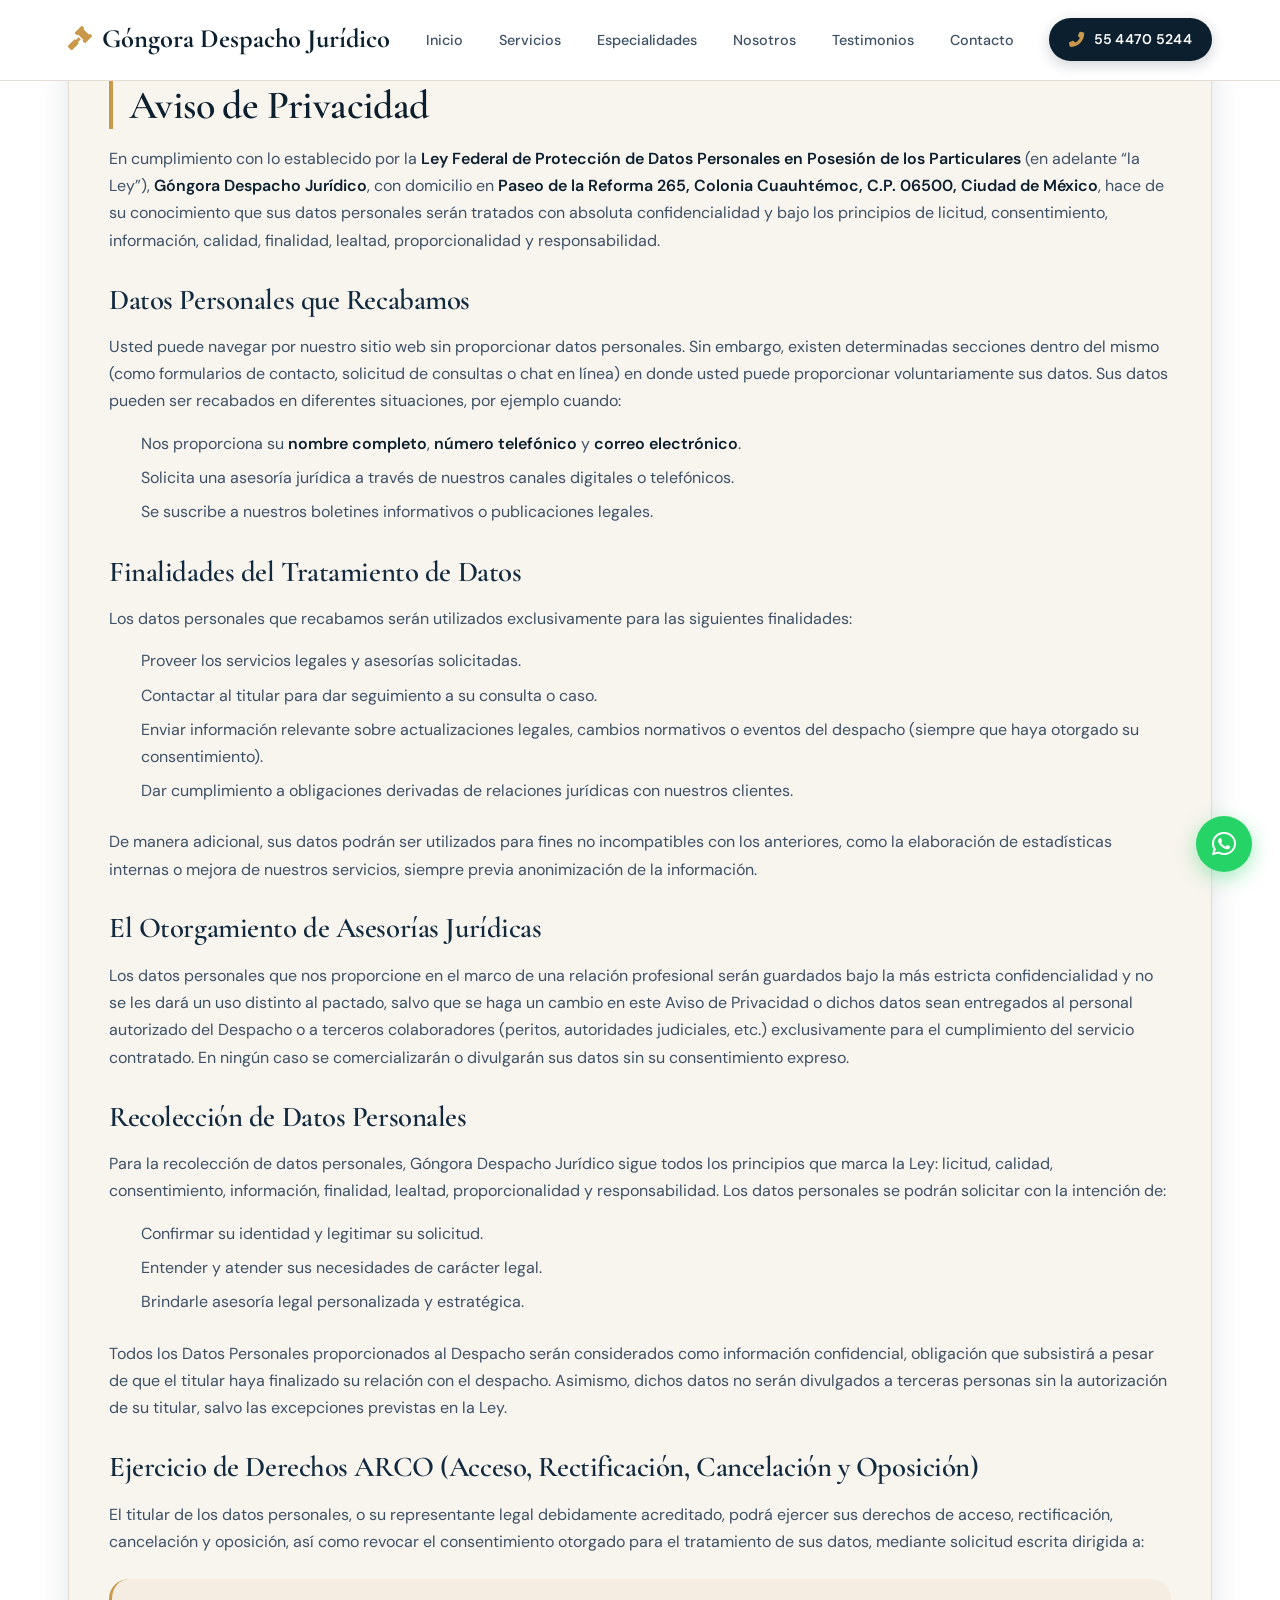
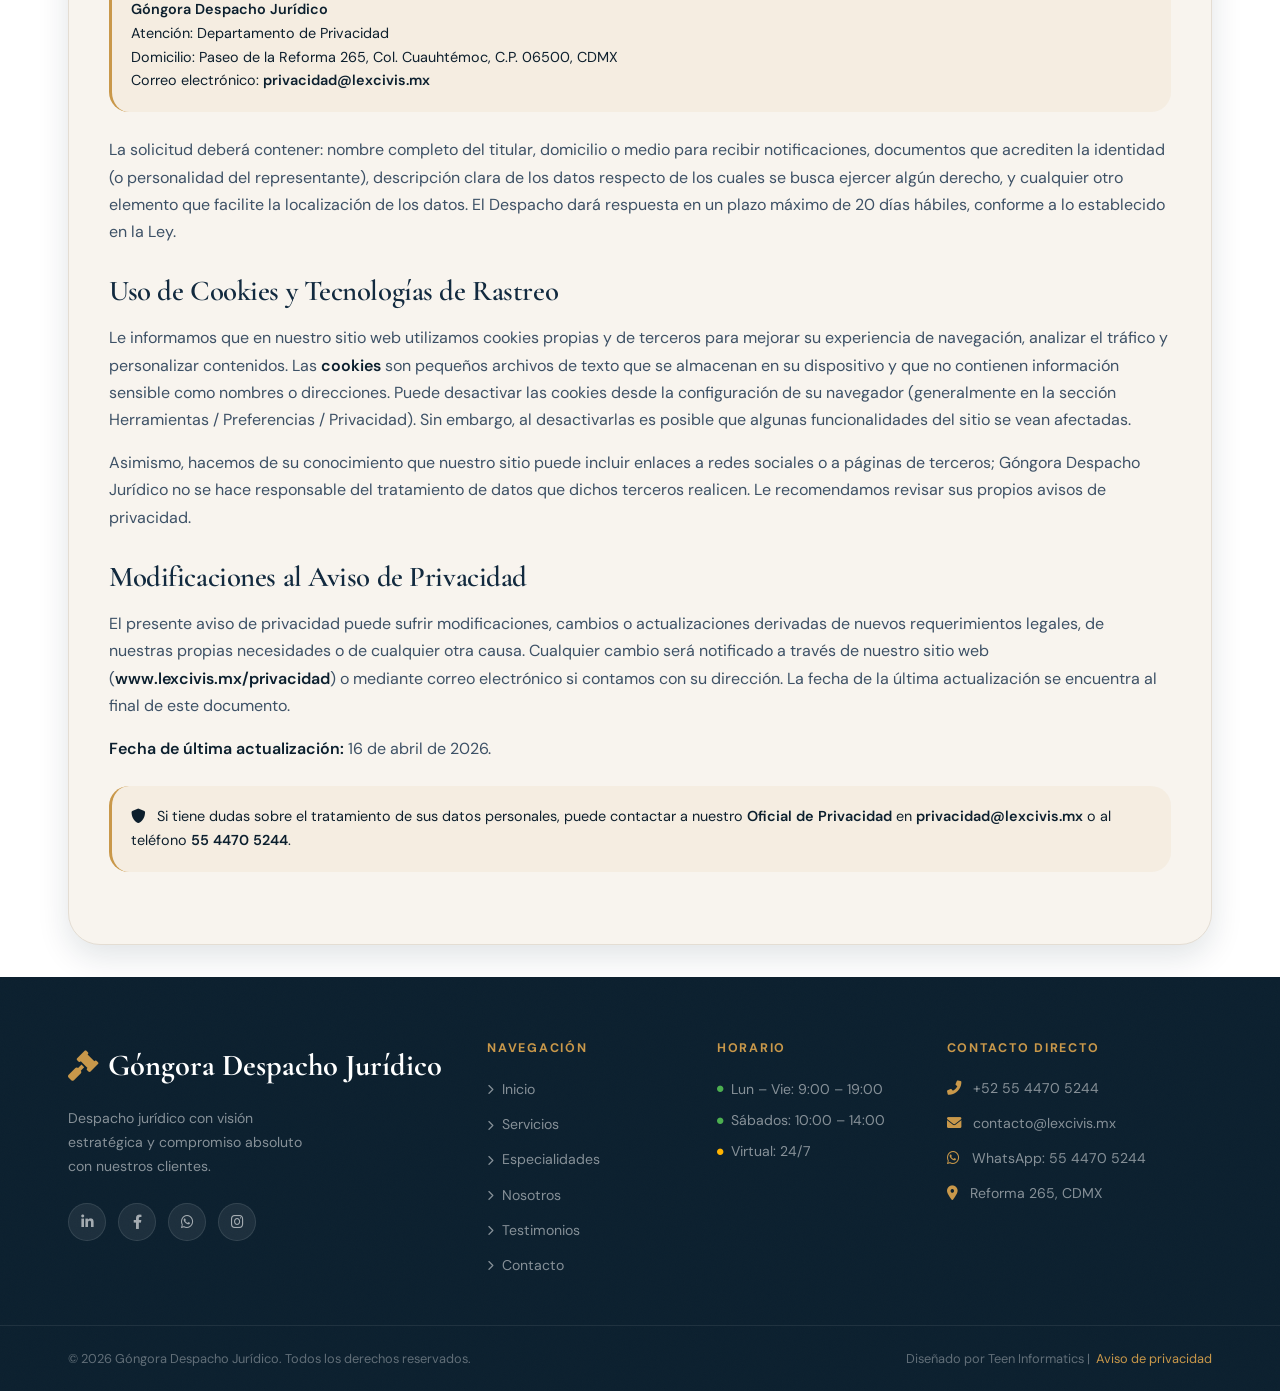
==== privacidad.html @ 72cdb52b "Nuevo archivo de privacidad" ====
<!DOCTYPE html>
<html lang="es">
<head>
  <meta charset="UTF-8">
  <meta name="viewport" content="width=device-width, initial-scale=1.0, viewport-fit=cover">
  <meta name="description" content="Aviso de privacidad de Góngora Despacho Jurídico. Conoce cómo tratamos y protegemos tus datos personales.">
  <meta name="robots" content="noindex, follow">
  <title>Aviso de Privacidad | Góngora Despacho Jurídico</title>

  <!-- Preconnect -->
  <link rel="preconnect" href="https://fonts.googleapis.com">
  <link rel="preconnect" href="https://fonts.gstatic.com" crossorigin>

  <!-- Fonts -->
  <link href="https://fonts.googleapis.com/css2?family=Cormorant+Garamond:ital,wght@0,500;0,600;0,700;1,500&family=DM+Sans:ital,opsz,wght@0,9..40,400;0,9..40,500;0,9..40,600;0,9..40,700;1,9..40,400&display=swap" rel="stylesheet">
  <link rel="stylesheet" href="https://cdnjs.cloudflare.com/ajax/libs/font-awesome/6.0.0-beta3/css/all.min.css" media="print" onload="this.media='all'">
  <noscript><link rel="stylesheet" href="https://cdnjs.cloudflare.com/ajax/libs/font-awesome/6.0.0-beta3/css/all.min.css"></noscript>

  <style>
    /* ============================================================
       TODOS LOS ESTILOS ORIGINALES (se mantienen exactamente igual)
       ============================================================ */
    :root {
      --navy:        #0b1f2e;
      --navy-mid:    #122a3f;
      --navy-light:  #1c3f59;
      --gold:        #c9984a;
      --gold-light:  #e0b870;
      --gold-dark:   #a87a32;
      --cream:       #f8f4ee;
      --white:       #ffffff;
      --text-dark:   #0d1f2d;
      --text-mid:    #3d5166;
      --text-light:  #7a9ab5;
      --border:      #e4ddd3;
      --shadow-sm:   0 4px 14px rgba(11,31,46,.07);
      --shadow-md:   0 12px 32px rgba(11,31,46,.12);
      --shadow-lg:   0 24px 56px rgba(11,31,46,.18);
      --radius-sm:   10px;
      --radius-md:   20px;
      --radius-lg:   32px;
      --transition:  .35s cubic-bezier(.4,0,.2,1);
    }

    *, *::before, *::after { margin:0; padding:0; box-sizing:border-box; }
    html { scroll-behavior:smooth; font-size:16px; }
    body {
      font-family: 'DM Sans', sans-serif;
      background: var(--white);
      color: var(--text-dark);
      line-height: 1.65;
      overflow-x: hidden;
    }
    h1,h2,h3,h4 {
      font-family: 'Cormorant Garamond', serif;
      font-weight: 600;
      letter-spacing: -.015em;
      line-height: 1.2;
    }
    img { display:block; max-width:100%; }
    a  { text-decoration:none; color:inherit; }
    ul { list-style:none; }
    button { font-family:inherit; cursor:pointer; }

    .container {
      max-width: 1200px;
      margin: 0 auto;
      padding: 0 28px;
    }
    .section { padding: 90px 0; }

    /* ---------- LOADER ---------- */
    #page-loader {
      position: fixed;
      inset: 0;
      z-index: 9999;
      background: var(--navy);
      display: flex;
      flex-direction: column;
      align-items: center;
      justify-content: center;
      gap: 24px;
      transition: opacity .6s ease, visibility .6s ease;
    }
    #page-loader.hidden {
      opacity: 0;
      visibility: hidden;
      pointer-events: none;
    }
    .loader-logo {
      font-family: 'Cormorant Garamond', serif;
      font-size: 2.8rem;
      font-weight: 700;
      color: var(--white);
      letter-spacing: .05em;
      text-align: center;
      opacity: 0;
      animation: loaderFade .5s .1s forwards;
    }
    .loader-logo span { color: var(--gold); }
    .loader-bar-wrap {
      width: 180px;
      height: 2px;
      background: rgba(255,255,255,.15);
      border-radius: 2px;
      overflow: hidden;
      opacity: 0;
      animation: loaderFade .5s .25s forwards;
    }
    .loader-bar {
      height: 100%;
      background: linear-gradient(90deg, var(--gold-dark), var(--gold-light));
      border-radius: 2px;
      animation: loaderProgress 1s .3s ease-out forwards;
    }
    @keyframes loaderFade { to { opacity:1; } }
    @keyframes loaderProgress { from { width:0; } to { width:100%; } }

    /* ---------- TYPOGRAPHY HELPERS ---------- */
    .section-tag {
      display: inline-block;
      font-family: 'DM Sans', sans-serif;
      font-size: .78rem;
      font-weight: 600;
      text-transform: uppercase;
      letter-spacing: .18em;
      color: var(--gold);
      margin-bottom: 14px;
    }
    .section-header {
      text-align: center;
      margin-bottom: 56px;
    }
    .section-header h2 {
      font-size: clamp(2rem, 4vw, 2.8rem);
      color: var(--navy);
    }
    .divider {
      width: 48px;
      height: 2px;
      background: linear-gradient(90deg, var(--gold), var(--gold-light));
      margin: 20px auto 22px;
      border-radius: 2px;
    }

    /* ---------- BUTTONS ---------- */
    .btn {
      display: inline-flex;
      align-items: center;
      gap: 10px;
      padding: 14px 34px;
      border-radius: 50px;
      font-family: 'DM Sans', sans-serif;
      font-size: .95rem;
      font-weight: 600;
      border: 2px solid transparent;
      transition: var(--transition);
      cursor: pointer;
      letter-spacing: .02em;
    }
    .btn-primary {
      background: linear-gradient(135deg, var(--gold-dark) 0%, var(--gold) 50%, var(--gold-light) 100%);
      color: var(--navy);
      box-shadow: 0 8px 24px rgba(201,152,74,.4);
      position: relative;
      overflow: hidden;
      padding: 16px 42px;
      font-size: 1rem;
      font-weight: 700;
    }
    .btn-primary::before {
      content: '';
      position: absolute;
      top: 0;
      left: -100%;
      width: 100%;
      height: 100%;
      background: linear-gradient(90deg, transparent, rgba(255,255,255,.3), transparent);
      transition: left 0.5s ease;
    }
    .btn-primary:hover {
      transform: translateY(-4px);
      box-shadow: 0 16px 32px rgba(201,152,74,.5);
    }
    .btn-primary:hover::before { left: 100%; }
    .btn-outline {
      background: transparent;
      border-color: var(--navy);
      color: var(--navy);
    }
    .btn-outline:hover {
      background: var(--navy);
      color: var(--white);
      transform: translateY(-2px);
    }
    .btn-full { width:100%; justify-content:center; }
    .btn-gold-sm {
      display: inline-flex;
      align-items: center;
      gap: 6px;
      margin-top: 14px;
      color: var(--gold);
      font-weight: 600;
      font-size: .88rem;
      transition: gap var(--transition);
    }
    .btn-gold-sm:hover { gap: 12px; }

    /* ---------- NAVBAR (idéntica) ---------- */
    .navbar {
      position: fixed;
      top: 0;
      width: 100%;
      z-index: 1000;
      padding: 18px 0;
      background: rgba(255,255,255,.97);
      backdrop-filter: blur(12px);
      -webkit-backdrop-filter: blur(12px);
      box-shadow: 0 1px 0 var(--border);
      transition: padding var(--transition), box-shadow var(--transition);
    }
    .navbar.scrolled {
      padding: 12px 0;
      box-shadow: var(--shadow-sm);
    }
    .nav-container {
      display: flex;
      align-items: center;
      gap: 32px;
    }
    .logo {
      display: flex;
      align-items: center;
      gap: 10px;
      font-family: 'Cormorant Garamond', serif;
      font-size: 1.65rem;
      font-weight: 700;
      color: var(--navy);
      flex-shrink: 0;
    }
    .logo-icon { color: var(--gold); font-size: 1.5rem; }
    .nav-menu { flex:1; }
    .nav-links {
      display: flex;
      align-items: center;
      justify-content: center;
      gap: 36px;
    }
    .nav-link {
      font-size: .9rem;
      font-weight: 500;
      color: var(--text-mid);
      position: relative;
      padding-bottom: 4px;
      transition: color var(--transition);
    }
    .nav-link::after {
      content: '';
      position: absolute;
      bottom: 0;
      left: 0;
      width: 0;
      height: 2px;
      background: var(--gold);
      border-radius: 2px;
      transition: width var(--transition);
    }
    .nav-link:hover { color: var(--navy); }
    .nav-link:hover::after { width: 100%; }
    .nav-phone { margin-left: auto; flex-shrink:0; }
    .phone-link {
      display: flex;
      align-items: center;
      gap: 9px;
      background: var(--navy);
      color: var(--white);
      padding: 10px 20px;
      border-radius: 50px;
      font-size: .88rem;
      font-weight: 600;
      letter-spacing: .02em;
      transition: var(--transition);
      box-shadow: 0 4px 14px rgba(11,31,46,.2);
    }
    .phone-link i { color: var(--gold); font-size: .95rem; }
    .phone-link:hover {
      background: var(--gold);
      color: var(--navy);
      transform: translateY(-2px);
      box-shadow: 0 8px 22px rgba(201,152,74,.35);
    }
    .phone-link:hover i { color: var(--navy); }
    .hamburger {
      display: none;
      flex-direction: column;
      justify-content: center;
      gap: 5px;
      width: 40px;
      height: 40px;
      background: var(--cream);
      border: none;
      border-radius: var(--radius-sm);
      padding: 8px;
      cursor: pointer;
    }
    .hamburger span {
      display: block;
      width: 100%;
      height: 2px;
      background: var(--navy);
      border-radius: 2px;
      transition: var(--transition);
      transform-origin: center;
    }
    .hamburger.open span:nth-child(1) { transform: translateY(7px) rotate(45deg); }
    .hamburger.open span:nth-child(2) { opacity:0; transform: scaleX(0); }
    .hamburger.open span:nth-child(3) { transform: translateY(-7px) rotate(-45deg); }

    /* ---------- AVISO DE PRIVACIDAD (ESTILOS ADICIONALES) ---------- */
    .aviso-content {
      background: var(--white);
      padding: 2rem 0;
    }
    .aviso-card {
      background: var(--cream);
      border-radius: var(--radius-lg);
      padding: 3rem 2.5rem;
      box-shadow: var(--shadow-md);
      border: 1px solid var(--border);
    }
    .aviso-card h1 {
      font-size: 2.5rem;
      color: var(--navy);
      margin-bottom: 1rem;
      border-left: 4px solid var(--gold);
      padding-left: 1rem;
    }
    .aviso-card h2 {
      font-size: 1.8rem;
      margin: 1.8rem 0 1rem;
      color: var(--navy-mid);
    }
    .aviso-card h3 {
      font-size: 1.4rem;
      margin: 1.5rem 0 0.8rem;
      color: var(--navy-light);
    }
    .aviso-card p {
      margin-bottom: 1rem;
      color: var(--text-mid);
      line-height: 1.7;
    }
    .aviso-card ul, .aviso-card ol {
      margin: 1rem 0 1.5rem 2rem;
      color: var(--text-mid);
    }
    .aviso-card li {
      margin-bottom: 0.5rem;
    }
    .aviso-card strong {
      color: var(--navy);
      font-weight: 600;
    }
    .aviso-card .legal-note {
      background: rgba(201,152,74,.08);
      padding: 1.2rem;
      border-radius: var(--radius-md);
      margin: 1.5rem 0;
      border-left: 3px solid var(--gold);
      font-size: 0.9rem;
    }
    @media (max-width: 768px) {
      .aviso-card { padding: 1.8rem; }
      .aviso-card h1 { font-size: 1.8rem; }
      .aviso-card h2 { font-size: 1.5rem; }
    }

    /* ---------- FOOTER (idéntico) ---------- */
    .footer {
      background: var(--navy);
      position: relative;
      overflow: hidden;
    }
    .footer-noise {
      position: absolute;
      inset: 0;
      background-image: url("data:image/svg+xml,%3Csvg viewBox='0 0 256 256' xmlns='http://www.w3.org/2000/svg'%3E%3Cfilter id='n'%3E%3CfeTurbulence type='fractalNoise' baseFrequency='.9' numOctaves='4' stitchTiles='stitch'/%3E%3C/filter%3E%3Crect width='100%25' height='100%25' filter='url(%23n)' opacity='.04'/%3E%3C/svg%3E");
      background-size: 200px;
      pointer-events: none;
      opacity: .5;
    }
    .footer-top {
      padding: 64px 0 48px;
      border-bottom: 1px solid rgba(255,255,255,.08);
      position: relative;
      z-index: 1;
    }
    .footer-grid {
      display: grid;
      grid-template-columns: 2fr 1fr 1fr 1.4fr;
      gap: 40px;
    }
    .footer-logo-mark {
      font-family: 'Cormorant Garamond', serif;
      font-size: 1.9rem;
      font-weight: 700;
      color: var(--white);
      display: flex;
      align-items: center;
      gap: 10px;
      margin-bottom: 16px;
    }
    .footer-logo-mark i { color: var(--gold); }
    .footer-brand p {
      font-size: .88rem;
      color: rgba(255,255,255,.5);
      line-height: 1.7;
      max-width: 260px;
      margin-bottom: 24px;
    }
    .social-icons {
      display: flex;
      gap: 12px;
    }
    .social-icons a {
      width: 38px;
      height: 38px;
      border-radius: 50%;
      background: rgba(255,255,255,.07);
      border: 1px solid rgba(255,255,255,.1);
      display: flex;
      align-items: center;
      justify-content: center;
      color: rgba(255,255,255,.6);
      font-size: .9rem;
      transition: var(--transition);
    }
    .social-icons a:hover {
      background: var(--gold);
      border-color: var(--gold);
      color: var(--navy);
      transform: translateY(-3px);
    }
    .footer-col h4 {
      font-family: 'DM Sans', sans-serif;
      font-size: .78rem;
      font-weight: 700;
      text-transform: uppercase;
      letter-spacing: .14em;
      color: var(--gold);
      margin-bottom: 22px;
    }
    .footer-col ul li + li { margin-top: 12px; }
    .footer-col a {
      font-size: .88rem;
      color: rgba(255,255,255,.5);
      transition: var(--transition);
      display: flex;
      align-items: center;
      gap: 8px;
    }
    .footer-col a:hover { color: var(--gold-light); padding-left: 4px; }
    .footer-contact-item {
      display: flex;
      align-items: flex-start;
      gap: 12px;
      margin-bottom: 14px;
    }
    .footer-contact-item i {
      color: var(--gold);
      font-size: .9rem;
      margin-top: 3px;
      flex-shrink: 0;
    }
    .footer-contact-item span { font-size: .88rem; color: rgba(255,255,255,.5); line-height: 1.5; }
    .footer-hours p {
      font-size: .88rem;
      color: rgba(255,255,255,.5);
      margin-bottom: 8px;
      display: flex;
      align-items: center;
      gap: 8px;
    }
    .footer-hours p i { color: var(--gold); font-size: .8rem; }
    .footer-bottom {
      padding: 22px 0;
      position: relative;
      z-index: 1;
    }
    .footer-bottom .container {
      display: flex;
      align-items: center;
      justify-content: space-between;
      gap: 16px;
      flex-wrap: wrap;
    }
    .footer-bottom p { font-size: .8rem; color: rgba(255,255,255,.35); }
    .footer-bottom a { color: var(--gold); transition: color var(--transition); }
    .footer-bottom a:hover { color: var(--gold-light); }

    /* ---------- WHATSAPP FLOAT & SCROLL TOP ---------- */
    .whatsapp-float {
      position: fixed;
      bottom: 28px;
      right: 28px;
      width: 56px;
      height: 56px;
      background: #25D366;
      color: var(--white);
      border-radius: 50%;
      display: flex;
      align-items: center;
      justify-content: center;
      font-size: 1.7rem;
      box-shadow: 0 6px 20px rgba(37,211,102,.4);
      z-index: 998;
      transition: var(--transition);
    }
    .whatsapp-float:hover {
      background: #128C7E;
      transform: scale(1.1);
      box-shadow: 0 10px 28px rgba(37,211,102,.5);
    }
    .scroll-top-btn {
      position: fixed;
      bottom: 100px;
      right: 28px;
      width: 46px;
      height: 46px;
      background: var(--gold);
      color: var(--navy);
      border: none;
      border-radius: 50%;
      display: flex;
      align-items: center;
      justify-content: center;
      font-size: 1rem;
      box-shadow: 0 4px 14px rgba(201,152,74,.4);
      z-index: 998;
      opacity: 0;
      visibility: hidden;
      transform: translateY(12px);
      transition: var(--transition);
      cursor: pointer;
    }
    .scroll-top-btn.show {
      opacity: 1;
      visibility: visible;
      transform: translateY(0);
    }
    .scroll-top-btn:hover {
      background: var(--navy);
      color: var(--white);
      transform: translateY(-3px);
    }

    /* ---------- RESPONSIVE ---------- */
    @media (max-width: 1100px) {
      .footer-grid { grid-template-columns: repeat(2, 1fr); }
    }
    @media (max-width: 992px) {
      .nav-menu { display:none; }
      .hamburger { display:flex; }
      .nav-phone { margin-left: auto; }
    }
    @media (max-width: 768px) {
      .section { padding: 64px 0; }
      .footer-grid { grid-template-columns: 1fr; text-align: center; }
      .footer-brand p { margin-left: auto; margin-right: auto; text-align: center; }
      .social-icons { justify-content: center; }
      .footer-col ul li a { justify-content: center; }
      .footer-contact-item { justify-content: center; }
      .footer-hours p { justify-content: center; }
      .footer-bottom .container { flex-direction: column; text-align: center; }
      .nav-phone { display: none; }
    }
    @media (max-width: 480px) {
      .container { padding: 0 18px; }
    }

    /* Mobile nav overlay */
    .nav-overlay {
      display: none;
      position: fixed;
      inset: 0;
      background: rgba(11,31,46,.5);
      z-index: 998;
      backdrop-filter: blur(4px);
    }
    .nav-overlay.visible { display:block; }
    .nav-menu-mobile {
      position: fixed;
      top: 0;
      right: -100%;
      width: min(320px, 85vw);
      height: 100vh;
      background: var(--white);
      z-index: 999;
      padding: 80px 32px 40px;
      display: flex;
      flex-direction: column;
      gap: 8px;
      transition: right var(--transition);
      box-shadow: var(--shadow-lg);
    }
    .nav-menu-mobile.open { right: 0; }
    .nav-menu-mobile .nav-link {
      display: block;
      padding: 14px 0;
      font-size: 1.1rem;
      font-weight: 600;
      color: var(--navy);
      border-bottom: 1px solid var(--border);
    }
    .nav-menu-mobile .nav-link::after { display:none; }
    .nav-menu-mobile .phone-link span { display: inline; }
  </style>
</head>
<body>

  <!-- ===================== LOADER ===================== -->
  <div id="page-loader" role="status" aria-label="Cargando">
    <p class="loader-logo">Góngora <span>Despacho Jurídico</span></p>
    <div class="loader-bar-wrap">
      <div class="loader-bar"></div>
    </div>
  </div>

  <!-- ===================== WHATSAPP FLOAT ===================== -->
  <a href="https://wa.me/525544705244?text=Hola%2C%20necesito%20informaci%C3%B3n%20sobre%20el%20aviso%20de%20privacidad"
     class="whatsapp-float"
     target="_blank"
     rel="noopener noreferrer"
     aria-label="Contactar por WhatsApp">
    <i class="fab fa-whatsapp"></i>
  </a>

  <!-- ===================== SCROLL TOP ===================== -->
  <button id="scrollTopBtn" class="scroll-top-btn" aria-label="Volver arriba">
    <i class="fas fa-chevron-up"></i>
  </button>

  <!-- ===================== MOBILE OVERLAY & MENU ===================== -->
  <div class="nav-overlay" id="navOverlay"></div>
  <nav class="nav-menu-mobile" id="navMobile" aria-label="Menú principal móvil">
    <a href="index.html#inicio"              class="nav-link">Inicio</a>
    <a href="index.html#servicios"           class="nav-link">Servicios</a>
    <a href="index.html#servicios-detallados" class="nav-link">Especialidades</a>
    <a href="index.html#sobre"               class="nav-link">Nosotros</a>
    <a href="index.html#testimonios"         class="nav-link">Testimonios</a>
    <a href="index.html#contacto"            class="nav-link">Contacto</a>
    <a href="tel:+525544705244" class="phone-link">
      <i class="fas fa-phone-alt"></i>
      <span>55 4470 5244</span>
    </a>
  </nav>

  <!-- ===================== NAVBAR ===================== -->
  <header class="navbar" id="navbar">
    <div class="container nav-container">
      <a href="index.html" class="logo" aria-label="Góngora inicio">
        <span class="logo-icon"><i class="fas fa-gavel"></i></span>
        <span class="logo-text">Góngora Despacho Jurídico</span>
      </a>

      <!-- Desktop nav -->
      <nav class="nav-menu" aria-label="Menú principal">
        <ul class="nav-links">
          <li><a href="index.html#inicio"               class="nav-link">Inicio</a></li>
          <li><a href="index.html#servicios"            class="nav-link">Servicios</a></li>
          <li><a href="index.html#servicios-detallados" class="nav-link">Especialidades</a></li>
          <li><a href="index.html#sobre"                class="nav-link">Nosotros</a></li>
          <li><a href="index.html#testimonios"          class="nav-link">Testimonios</a></li>
          <li><a href="index.html#contacto"             class="nav-link">Contacto</a></li>
        </ul>
      </nav>

      <!-- Phone CTA (desktop) -->
      <div class="nav-phone">
        <a href="tel:+525544705244" class="phone-link" aria-label="Llamar al despacho">
          <i class="fas fa-phone-alt"></i>
          <span>55 4470 5244</span>
        </a>
      </div>

      <!-- Hamburger (mobile) -->
      <button class="hamburger" id="hamburger" aria-label="Abrir menú" aria-expanded="false">
        <span></span>
        <span></span>
        <span></span>
      </button>
    </div>
  </header>

  <main>
    <!-- =================== CONTENIDO DEL AVISO DE PRIVACIDAD =================== -->
    <section class="aviso-content">
      <div class="container">
        <div class="aviso-card">
          <h1>Aviso de Privacidad</h1>
          <p>En cumplimiento con lo establecido por la <strong>Ley Federal de Protección de Datos Personales en Posesión de los Particulares</strong> (en adelante “la Ley”), <strong>Góngora Despacho Jurídico</strong>, con domicilio en <strong>Paseo de la Reforma 265, Colonia Cuauhtémoc, C.P. 06500, Ciudad de México</strong>, hace de su conocimiento que sus datos personales serán tratados con absoluta confidencialidad y bajo los principios de licitud, consentimiento, información, calidad, finalidad, lealtad, proporcionalidad y responsabilidad.</p>

          <h2>Datos Personales que Recabamos</h2>
          <p>Usted puede navegar por nuestro sitio web sin proporcionar datos personales. Sin embargo, existen determinadas secciones dentro del mismo (como formularios de contacto, solicitud de consultas o chat en línea) en donde usted puede proporcionar voluntariamente sus datos. Sus datos pueden ser recabados en diferentes situaciones, por ejemplo cuando:</p>
          <ul>
            <li>Nos proporciona su <strong>nombre completo</strong>, <strong>número telefónico</strong> y <strong>correo electrónico</strong>.</li>
            <li>Solicita una asesoría jurídica a través de nuestros canales digitales o telefónicos.</li>
            <li>Se suscribe a nuestros boletines informativos o publicaciones legales.</li>
          </ul>

          <h2>Finalidades del Tratamiento de Datos</h2>
          <p>Los datos personales que recabamos serán utilizados exclusivamente para las siguientes finalidades:</p>
          <ul>
            <li>Proveer los servicios legales y asesorías solicitadas.</li>
            <li>Contactar al titular para dar seguimiento a su consulta o caso.</li>
            <li>Enviar información relevante sobre actualizaciones legales, cambios normativos o eventos del despacho (siempre que haya otorgado su consentimiento).</li>
            <li>Dar cumplimiento a obligaciones derivadas de relaciones jurídicas con nuestros clientes.</li>
          </ul>
          <p>De manera adicional, sus datos podrán ser utilizados para fines no incompatibles con los anteriores, como la elaboración de estadísticas internas o mejora de nuestros servicios, siempre previa anonimización de la información.</p>

          <h2>El Otorgamiento de Asesorías Jurídicas</h2>
          <p>Los datos personales que nos proporcione en el marco de una relación profesional serán guardados bajo la más estricta confidencialidad y no se les dará un uso distinto al pactado, salvo que se haga un cambio en este Aviso de Privacidad o dichos datos sean entregados al personal autorizado del Despacho o a terceros colaboradores (peritos, autoridades judiciales, etc.) exclusivamente para el cumplimiento del servicio contratado. En ningún caso se comercializarán o divulgarán sus datos sin su consentimiento expreso.</p>

          <h2>Recolección de Datos Personales</h2>
          <p>Para la recolección de datos personales, Góngora Despacho Jurídico sigue todos los principios que marca la Ley: licitud, calidad, consentimiento, información, finalidad, lealtad, proporcionalidad y responsabilidad. Los datos personales se podrán solicitar con la intención de:</p>
          <ul>
            <li>Confirmar su identidad y legitimar su solicitud.</li>
            <li>Entender y atender sus necesidades de carácter legal.</li>
            <li>Brindarle asesoría legal personalizada y estratégica.</li>
          </ul>
          <p>Todos los Datos Personales proporcionados al Despacho serán considerados como información confidencial, obligación que subsistirá a pesar de que el titular haya finalizado su relación con el despacho. Asimismo, dichos datos no serán divulgados a terceras personas sin la autorización de su titular, salvo las excepciones previstas en la Ley.</p>

          <h2>Ejercicio de Derechos ARCO (Acceso, Rectificación, Cancelación y Oposición)</h2>
          <p>El titular de los datos personales, o su representante legal debidamente acreditado, podrá ejercer sus derechos de acceso, rectificación, cancelación y oposición, así como revocar el consentimiento otorgado para el tratamiento de sus datos, mediante solicitud escrita dirigida a:</p>
          <div class="legal-note">
            <strong>Góngora Despacho Jurídico</strong><br>
            Atención: Departamento de Privacidad<br>
            Domicilio: Paseo de la Reforma 265, Col. Cuauhtémoc, C.P. 06500, CDMX<br>
            Correo electrónico: <strong>privacidad@lexcivis.mx</strong>
          </div>
          <p>La solicitud deberá contener: nombre completo del titular, domicilio o medio para recibir notificaciones, documentos que acrediten la identidad (o personalidad del representante), descripción clara de los datos respecto de los cuales se busca ejercer algún derecho, y cualquier otro elemento que facilite la localización de los datos. El Despacho dará respuesta en un plazo máximo de 20 días hábiles, conforme a lo establecido en la Ley.</p>

          <h2>Uso de Cookies y Tecnologías de Rastreo</h2>
          <p>Le informamos que en nuestro sitio web utilizamos cookies propias y de terceros para mejorar su experiencia de navegación, analizar el tráfico y personalizar contenidos. Las <strong>cookies</strong> son pequeños archivos de texto que se almacenan en su dispositivo y que no contienen información sensible como nombres o direcciones. Puede desactivar las cookies desde la configuración de su navegador (generalmente en la sección Herramientas / Preferencias / Privacidad). Sin embargo, al desactivarlas es posible que algunas funcionalidades del sitio se vean afectadas.</p>
          <p>Asimismo, hacemos de su conocimiento que nuestro sitio puede incluir enlaces a redes sociales o a páginas de terceros; Góngora Despacho Jurídico no se hace responsable del tratamiento de datos que dichos terceros realicen. Le recomendamos revisar sus propios avisos de privacidad.</p>

          <h2>Modificaciones al Aviso de Privacidad</h2>
          <p>El presente aviso de privacidad puede sufrir modificaciones, cambios o actualizaciones derivadas de nuevos requerimientos legales, de nuestras propias necesidades o de cualquier otra causa. Cualquier cambio será notificado a través de nuestro sitio web (<strong>www.lexcivis.mx/privacidad</strong>) o mediante correo electrónico si contamos con su dirección. La fecha de la última actualización se encuentra al final de este documento.</p>

          <p><strong>Fecha de última actualización:</strong> 16 de abril de 2026.</p>

          <div class="legal-note">
            <i class="fas fa-shield-alt" style="margin-right: 8px;"></i> Si tiene dudas sobre el tratamiento de sus datos personales, puede contactar a nuestro <strong>Oficial de Privacidad</strong> en <strong>privacidad@lexcivis.mx</strong> o al teléfono <strong>55 4470 5244</strong>.
          </div>
        </div>
      </div>
    </section>
  </main>

  <!-- ===================== FOOTER ===================== -->
  <footer class="footer">
    <div class="footer-noise" aria-hidden="true"></div>

    <div class="footer-top">
      <div class="container">
        <div class="footer-grid">

          <div class="footer-brand">
            <div class="footer-logo-mark">
              <i class="fas fa-gavel"></i> Góngora Despacho Jurídico
            </div>
            <p>Despacho jurídico con visión estratégica y compromiso absoluto con nuestros clientes.</p>
            <div class="social-icons">
              <a href="#" target="_blank" aria-label="LinkedIn"><i class="fab fa-linkedin-in"></i></a>
              <a href="#" target="_blank" aria-label="Facebook"><i class="fab fa-facebook-f"></i></a>
              <a href="#" target="_blank" aria-label="whatsapp"><i class="fab fa-whatsapp"></i></a>
              <a href="#" target="_blank" aria-label="Instagram"><i class="fab fa-instagram"></i></a>
            </div>
          </div>

          <div class="footer-col">
            <h4>Navegación</h4>
            <ul>
              <li><a href="index.html#inicio"><i class="fas fa-chevron-right" style="font-size:.65rem"></i> Inicio</a></li>
              <li><a href="index.html#servicios"><i class="fas fa-chevron-right" style="font-size:.65rem"></i> Servicios</a></li>
              <li><a href="index.html#servicios-detallados"><i class="fas fa-chevron-right" style="font-size:.65rem"></i> Especialidades</a></li>
              <li><a href="index.html#sobre"><i class="fas fa-chevron-right" style="font-size:.65rem"></i> Nosotros</a></li>
              <li><a href="index.html#testimonios"><i class="fas fa-chevron-right" style="font-size:.65rem"></i> Testimonios</a></li>
              <li><a href="index.html#contacto"><i class="fas fa-chevron-right" style="font-size:.65rem"></i> Contacto</a></li>
            </ul>
          </div>

          <div class="footer-col footer-hours">
            <h4>Horario</h4>
            <p><i class="fas fa-circle" style="font-size:.4rem;color:#4caf50"></i> Lun – Vie: 9:00 – 19:00</p>
            <p><i class="fas fa-circle" style="font-size:.4rem;color:#4caf50"></i> Sábados: 10:00 – 14:00</p>
            <p><i class="fas fa-circle" style="font-size:.4rem;color:#ffb300"></i> Virtual: 24/7</p>
          </div>

          <div class="footer-col">
            <h4>Contacto directo</h4>
            <div class="footer-contact-item">
              <i class="fas fa-phone-alt"></i>
              <span>+52 55 4470 5244</span>
            </div>
            <div class="footer-contact-item">
              <i class="fas fa-envelope"></i>
              <span>contacto@lexcivis.mx</span>
            </div>
            <div class="footer-contact-item">
              <i class="fab fa-whatsapp"></i>
              <span>WhatsApp: 55 4470 5244</span>
            </div>
            <div class="footer-contact-item">
              <i class="fas fa-map-marker-alt"></i>
              <span>Reforma 265, CDMX</span>
            </div>
          </div>

        </div>
      </div>
    </div>

    <div class="footer-bottom">
      <div class="container">
        <p>&copy; 2026 Góngora Despacho Jurídico. Todos los derechos reservados.</p>
        <p>Diseñado por Teen Informatics&nbsp;|&nbsp; <a href="privacidad.html">Aviso de privacidad</a></p>
      </div>
    </div>
  </footer>

  <script>
    // ============================================================
    // SCRIPT COMPLETO (adaptado para la página de privacidad)
    // ============================================================
    (function() {
      'use strict';

      const $ = (sel, ctx = document) => ctx.querySelector(sel);
      const $$ = (sel, ctx = document) => [...ctx.querySelectorAll(sel)];

      // 1. LOADER
      const loader = $('#page-loader');
      if (loader) {
        const hide = () => {
          loader.classList.add('hidden');
          loader.addEventListener('transitionend', () => loader.remove(), { once: true });
        };
        const t0 = performance.now();
        const MIN = 1000;
        const go = () => {
          const elapsed = performance.now() - t0;
          const wait = Math.max(0, MIN - elapsed);
          setTimeout(hide, wait);
        };
        if (document.readyState === 'loading') document.addEventListener('DOMContentLoaded', go, { once: true });
        else go();
      }

      // 2. NAVBAR SCROLL + MOBILE MENU
      const navbar = $('.navbar');
      if (navbar) {
        const onScroll = () => navbar.classList.toggle('scrolled', window.scrollY > 60);
        window.addEventListener('scroll', onScroll, { passive: true });
        onScroll();
      }

      const hamburger = $('.hamburger');
      const mobileMenu = $('.nav-menu-mobile');
      const overlay = $('.nav-overlay');
      const openMenu = () => {
        mobileMenu?.classList.add('open');
        overlay?.classList.add('visible');
        hamburger?.classList.add('open');
        document.body.style.overflow = 'hidden';
      };
      const closeMenu = () => {
        mobileMenu?.classList.remove('open');
        overlay?.classList.remove('visible');
        hamburger?.classList.remove('open');
        document.body.style.overflow = '';
      };
      const toggleMenu = () => mobileMenu?.classList.contains('open') ? closeMenu() : openMenu();
      hamburger?.addEventListener('click', toggleMenu);
      overlay?.addEventListener('click', closeMenu);
      $$('.nav-menu-mobile .nav-link').forEach(link => link.addEventListener('click', closeMenu));
      document.addEventListener('keydown', e => { if (e.key === 'Escape') closeMenu(); });

      // 3. SCROLL TOP BUTTON
      const scrollBtn = $('#scrollTopBtn');
      if (scrollBtn) {
        window.addEventListener('scroll', () => scrollBtn.classList.toggle('show', window.scrollY > 420), { passive: true });
        scrollBtn.addEventListener('click', () => window.scrollTo({ top: 0, behavior: 'smooth' }));
      }

      // 4. SMOOTH SCROLL SOLO PARA ANCLAJES INTERNOS (por si acaso)
      $$('a[href^="#"]').forEach(anchor => {
        anchor.addEventListener('click', function(e) {
          const id = this.getAttribute('href');
          if (!id || id === '#') return;
          const target = $(id);
          if (!target) return;
          e.preventDefault();
          const top = target.getBoundingClientRect().top + window.scrollY - 72;
          window.scrollTo({ top, behavior: 'smooth' });
        });
      });

      // 5. TOAST (por si se usa, no es necesario pero se mantiene)
      function showToast(msg, duration = 4000) {
        let toast = $('#toast-notification');
        if (!toast) {
          toast = document.createElement('div');
          toast.id = 'toast-notification';
          toast.style.cssText = `
            position:fixed; bottom:100px; left:50%; transform:translateX(-50%) translateY(20px);
            background:#0b1f2e; color:#fff; padding:14px 28px; border-radius:50px;
            font-family:'DM Sans',sans-serif; font-size:.9rem; font-weight:500;
            box-shadow:0 8px 28px rgba(0,0,0,.25); z-index:9000;
            border:1px solid rgba(201,152,74,.3);
            display:flex; align-items:center; gap:10px;
            opacity:0; transition:opacity .4s ease, transform .4s ease;
            pointer-events:none; white-space:nowrap;
          `;
          document.body.appendChild(toast);
        }
        toast.innerHTML = `<i class="fas fa-check-circle" style="color:#c9984a"></i> ${msg}`;
        requestAnimationFrame(() => {
          toast.style.opacity = '1';
          toast.style.transform = 'translateX(-50%) translateY(0)';
        });
        clearTimeout(toast._timer);
        toast._timer = setTimeout(() => {
          toast.style.opacity = '0';
          toast.style.transform = 'translateX(-50%) translateY(12px)';
        }, duration);
      }

      // 6. VIEWPORT FIX
      const setVh = () => document.documentElement.style.setProperty('--vh', `${window.innerHeight * .01}px`);
      setVh();
      window.addEventListener('resize', setVh, { passive: true });
    })();
  </script>
</body>
</html>
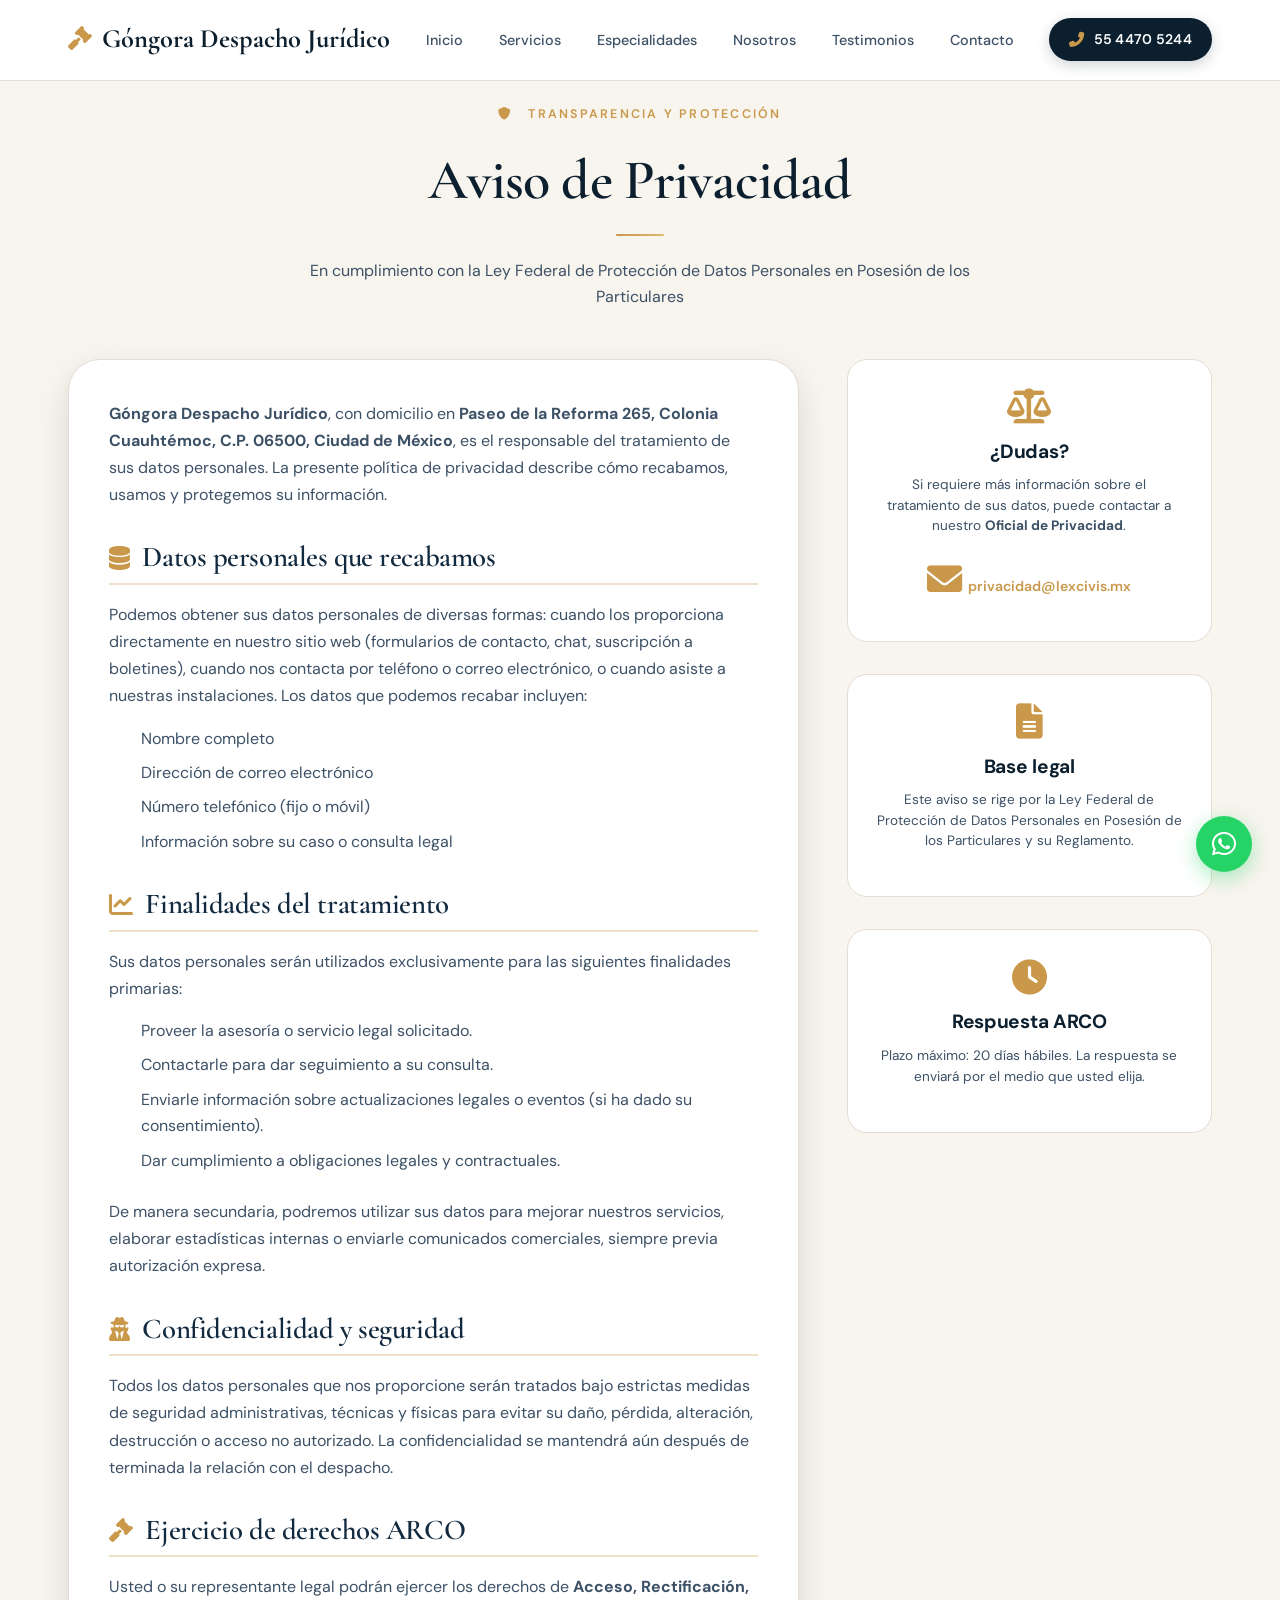
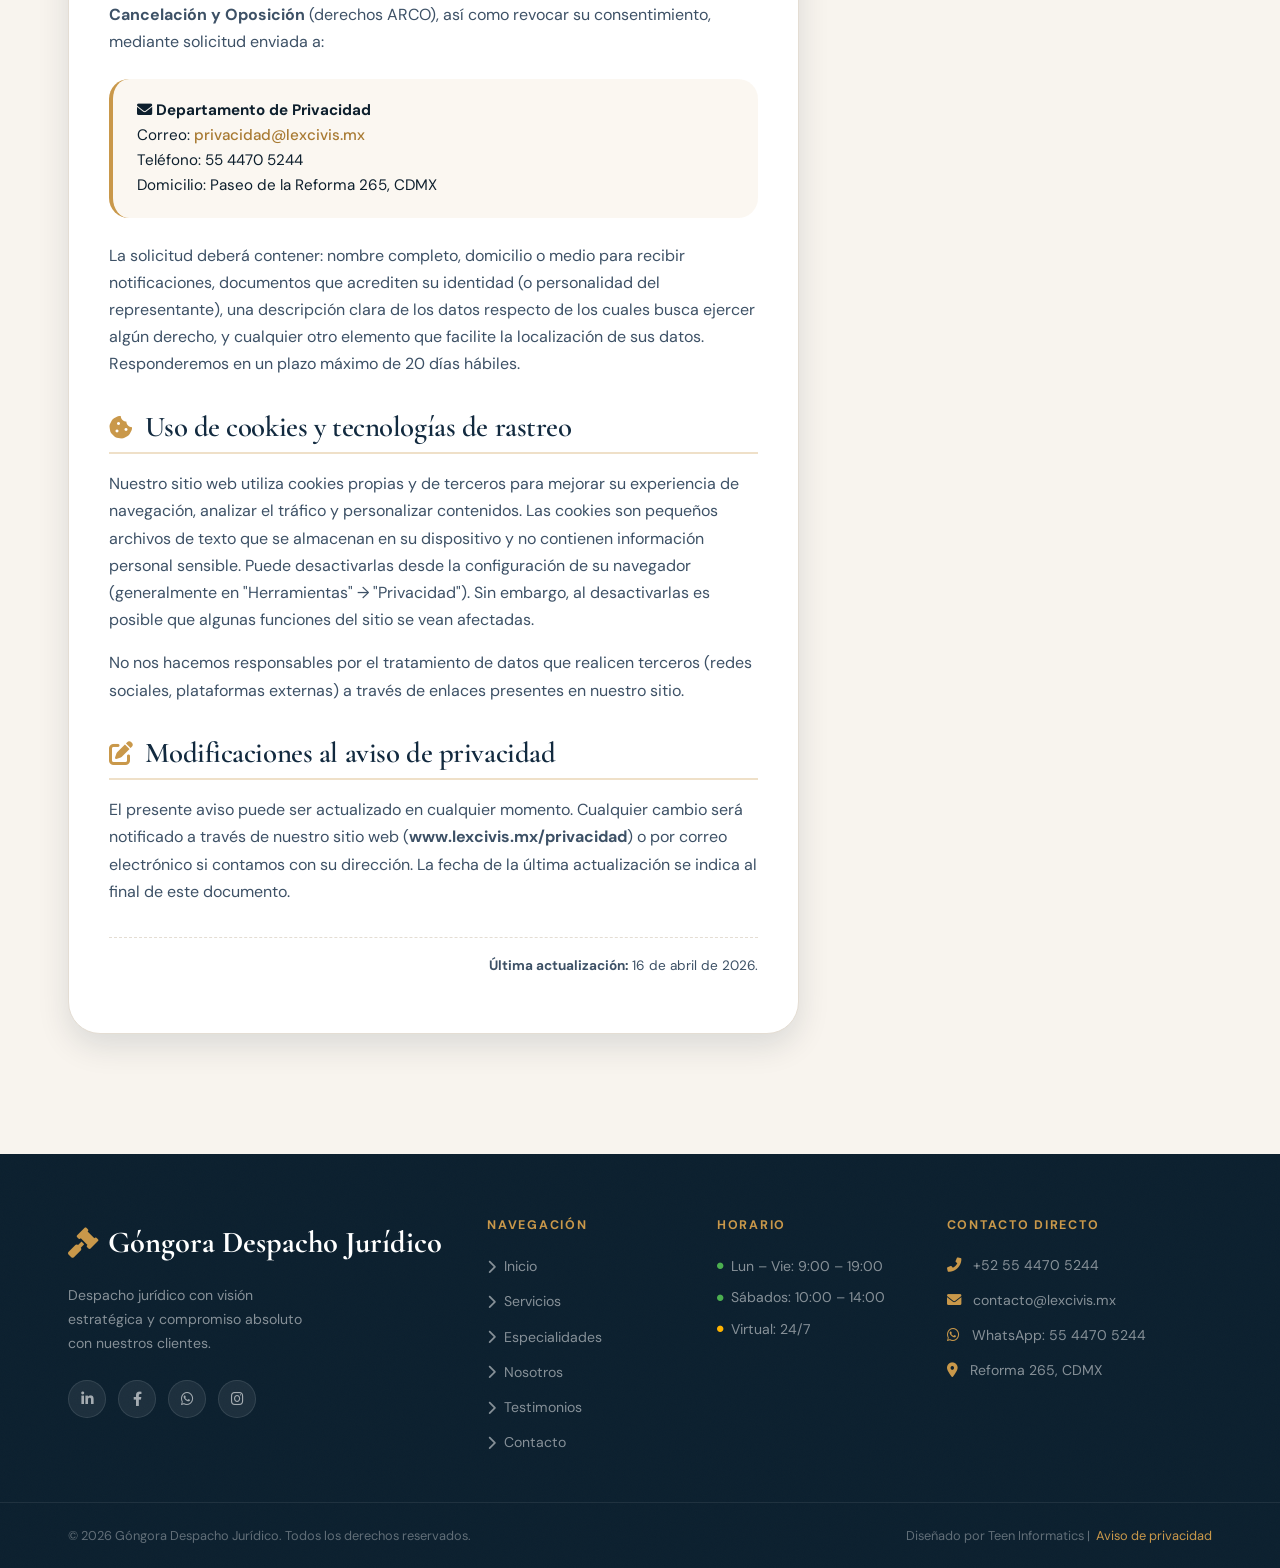
==== commit 682d87cc: "Actualizacion de aviso de privacidad" ====
--- a/privacidad.html
+++ b/privacidad.html
@@ -3,642 +3,32 @@
 <head>
   <meta charset="UTF-8">
   <meta name="viewport" content="width=device-width, initial-scale=1.0, viewport-fit=cover">
-  <meta name="description" content="Aviso de privacidad de Góngora Despacho Jurídico. Conoce cómo tratamos y protegemos tus datos personales.">
+  <meta name="description" content="Aviso de privacidad de Góngora Despacho Jurídico. Conoce cómo tratamos y protegemos tus datos personales conforme a la ley mexicana.">
   <meta name="robots" content="noindex, follow">
   <title>Aviso de Privacidad | Góngora Despacho Jurídico</title>
 
-  <!-- Preconnect -->
+  <!-- Mismos recursos que tu index -->
   <link rel="preconnect" href="https://fonts.googleapis.com">
   <link rel="preconnect" href="https://fonts.gstatic.com" crossorigin>
-
-  <!-- Fonts -->
   <link href="https://fonts.googleapis.com/css2?family=Cormorant+Garamond:ital,wght@0,500;0,600;0,700;1,500&family=DM+Sans:ital,opsz,wght@0,9..40,400;0,9..40,500;0,9..40,600;0,9..40,700;1,9..40,400&display=swap" rel="stylesheet">
-  <link rel="stylesheet" href="https://cdnjs.cloudflare.com/ajax/libs/font-awesome/6.0.0-beta3/css/all.min.css" media="print" onload="this.media='all'">
-  <noscript><link rel="stylesheet" href="https://cdnjs.cloudflare.com/ajax/libs/font-awesome/6.0.0-beta3/css/all.min.css"></noscript>
-
-  <style>
-    /* ============================================================
-       TODOS LOS ESTILOS ORIGINALES (se mantienen exactamente igual)
-       ============================================================ */
-    :root {
-      --navy:        #0b1f2e;
-      --navy-mid:    #122a3f;
-      --navy-light:  #1c3f59;
-      --gold:        #c9984a;
-      --gold-light:  #e0b870;
-      --gold-dark:   #a87a32;
-      --cream:       #f8f4ee;
-      --white:       #ffffff;
-      --text-dark:   #0d1f2d;
-      --text-mid:    #3d5166;
-      --text-light:  #7a9ab5;
-      --border:      #e4ddd3;
-      --shadow-sm:   0 4px 14px rgba(11,31,46,.07);
-      --shadow-md:   0 12px 32px rgba(11,31,46,.12);
-      --shadow-lg:   0 24px 56px rgba(11,31,46,.18);
-      --radius-sm:   10px;
-      --radius-md:   20px;
-      --radius-lg:   32px;
-      --transition:  .35s cubic-bezier(.4,0,.2,1);
-    }
-
-    *, *::before, *::after { margin:0; padding:0; box-sizing:border-box; }
-    html { scroll-behavior:smooth; font-size:16px; }
-    body {
-      font-family: 'DM Sans', sans-serif;
-      background: var(--white);
-      color: var(--text-dark);
-      line-height: 1.65;
-      overflow-x: hidden;
-    }
-    h1,h2,h3,h4 {
-      font-family: 'Cormorant Garamond', serif;
-      font-weight: 600;
-      letter-spacing: -.015em;
-      line-height: 1.2;
-    }
-    img { display:block; max-width:100%; }
-    a  { text-decoration:none; color:inherit; }
-    ul { list-style:none; }
-    button { font-family:inherit; cursor:pointer; }
-
-    .container {
-      max-width: 1200px;
-      margin: 0 auto;
-      padding: 0 28px;
-    }
-    .section { padding: 90px 0; }
-
-    /* ---------- LOADER ---------- */
-    #page-loader {
-      position: fixed;
-      inset: 0;
-      z-index: 9999;
-      background: var(--navy);
-      display: flex;
-      flex-direction: column;
-      align-items: center;
-      justify-content: center;
-      gap: 24px;
-      transition: opacity .6s ease, visibility .6s ease;
-    }
-    #page-loader.hidden {
-      opacity: 0;
-      visibility: hidden;
-      pointer-events: none;
-    }
-    .loader-logo {
-      font-family: 'Cormorant Garamond', serif;
-      font-size: 2.8rem;
-      font-weight: 700;
-      color: var(--white);
-      letter-spacing: .05em;
-      text-align: center;
-      opacity: 0;
-      animation: loaderFade .5s .1s forwards;
-    }
-    .loader-logo span { color: var(--gold); }
-    .loader-bar-wrap {
-      width: 180px;
-      height: 2px;
-      background: rgba(255,255,255,.15);
-      border-radius: 2px;
-      overflow: hidden;
-      opacity: 0;
-      animation: loaderFade .5s .25s forwards;
-    }
-    .loader-bar {
-      height: 100%;
-      background: linear-gradient(90deg, var(--gold-dark), var(--gold-light));
-      border-radius: 2px;
-      animation: loaderProgress 1s .3s ease-out forwards;
-    }
-    @keyframes loaderFade { to { opacity:1; } }
-    @keyframes loaderProgress { from { width:0; } to { width:100%; } }
-
-    /* ---------- TYPOGRAPHY HELPERS ---------- */
-    .section-tag {
-      display: inline-block;
-      font-family: 'DM Sans', sans-serif;
-      font-size: .78rem;
-      font-weight: 600;
-      text-transform: uppercase;
-      letter-spacing: .18em;
-      color: var(--gold);
-      margin-bottom: 14px;
-    }
-    .section-header {
-      text-align: center;
-      margin-bottom: 56px;
-    }
-    .section-header h2 {
-      font-size: clamp(2rem, 4vw, 2.8rem);
-      color: var(--navy);
-    }
-    .divider {
-      width: 48px;
-      height: 2px;
-      background: linear-gradient(90deg, var(--gold), var(--gold-light));
-      margin: 20px auto 22px;
-      border-radius: 2px;
-    }
-
-    /* ---------- BUTTONS ---------- */
-    .btn {
-      display: inline-flex;
-      align-items: center;
-      gap: 10px;
-      padding: 14px 34px;
-      border-radius: 50px;
-      font-family: 'DM Sans', sans-serif;
-      font-size: .95rem;
-      font-weight: 600;
-      border: 2px solid transparent;
-      transition: var(--transition);
-      cursor: pointer;
-      letter-spacing: .02em;
-    }
-    .btn-primary {
-      background: linear-gradient(135deg, var(--gold-dark) 0%, var(--gold) 50%, var(--gold-light) 100%);
-      color: var(--navy);
-      box-shadow: 0 8px 24px rgba(201,152,74,.4);
-      position: relative;
-      overflow: hidden;
-      padding: 16px 42px;
-      font-size: 1rem;
-      font-weight: 700;
-    }
-    .btn-primary::before {
-      content: '';
-      position: absolute;
-      top: 0;
-      left: -100%;
-      width: 100%;
-      height: 100%;
-      background: linear-gradient(90deg, transparent, rgba(255,255,255,.3), transparent);
-      transition: left 0.5s ease;
-    }
-    .btn-primary:hover {
-      transform: translateY(-4px);
-      box-shadow: 0 16px 32px rgba(201,152,74,.5);
-    }
-    .btn-primary:hover::before { left: 100%; }
-    .btn-outline {
-      background: transparent;
-      border-color: var(--navy);
-      color: var(--navy);
-    }
-    .btn-outline:hover {
-      background: var(--navy);
-      color: var(--white);
-      transform: translateY(-2px);
-    }
-    .btn-full { width:100%; justify-content:center; }
-    .btn-gold-sm {
-      display: inline-flex;
-      align-items: center;
-      gap: 6px;
-      margin-top: 14px;
-      color: var(--gold);
-      font-weight: 600;
-      font-size: .88rem;
-      transition: gap var(--transition);
-    }
-    .btn-gold-sm:hover { gap: 12px; }
-
-    /* ---------- NAVBAR (idéntica) ---------- */
-    .navbar {
-      position: fixed;
-      top: 0;
-      width: 100%;
-      z-index: 1000;
-      padding: 18px 0;
-      background: rgba(255,255,255,.97);
-      backdrop-filter: blur(12px);
-      -webkit-backdrop-filter: blur(12px);
-      box-shadow: 0 1px 0 var(--border);
-      transition: padding var(--transition), box-shadow var(--transition);
-    }
-    .navbar.scrolled {
-      padding: 12px 0;
-      box-shadow: var(--shadow-sm);
-    }
-    .nav-container {
-      display: flex;
-      align-items: center;
-      gap: 32px;
-    }
-    .logo {
-      display: flex;
-      align-items: center;
-      gap: 10px;
-      font-family: 'Cormorant Garamond', serif;
-      font-size: 1.65rem;
-      font-weight: 700;
-      color: var(--navy);
-      flex-shrink: 0;
-    }
-    .logo-icon { color: var(--gold); font-size: 1.5rem; }
-    .nav-menu { flex:1; }
-    .nav-links {
-      display: flex;
-      align-items: center;
-      justify-content: center;
-      gap: 36px;
-    }
-    .nav-link {
-      font-size: .9rem;
-      font-weight: 500;
-      color: var(--text-mid);
-      position: relative;
-      padding-bottom: 4px;
-      transition: color var(--transition);
-    }
-    .nav-link::after {
-      content: '';
-      position: absolute;
-      bottom: 0;
-      left: 0;
-      width: 0;
-      height: 2px;
-      background: var(--gold);
-      border-radius: 2px;
-      transition: width var(--transition);
-    }
-    .nav-link:hover { color: var(--navy); }
-    .nav-link:hover::after { width: 100%; }
-    .nav-phone { margin-left: auto; flex-shrink:0; }
-    .phone-link {
-      display: flex;
-      align-items: center;
-      gap: 9px;
-      background: var(--navy);
-      color: var(--white);
-      padding: 10px 20px;
-      border-radius: 50px;
-      font-size: .88rem;
-      font-weight: 600;
-      letter-spacing: .02em;
-      transition: var(--transition);
-      box-shadow: 0 4px 14px rgba(11,31,46,.2);
-    }
-    .phone-link i { color: var(--gold); font-size: .95rem; }
-    .phone-link:hover {
-      background: var(--gold);
-      color: var(--navy);
-      transform: translateY(-2px);
-      box-shadow: 0 8px 22px rgba(201,152,74,.35);
-    }
-    .phone-link:hover i { color: var(--navy); }
-    .hamburger {
-      display: none;
-      flex-direction: column;
-      justify-content: center;
-      gap: 5px;
-      width: 40px;
-      height: 40px;
-      background: var(--cream);
-      border: none;
-      border-radius: var(--radius-sm);
-      padding: 8px;
-      cursor: pointer;
-    }
-    .hamburger span {
-      display: block;
-      width: 100%;
-      height: 2px;
-      background: var(--navy);
-      border-radius: 2px;
-      transition: var(--transition);
-      transform-origin: center;
-    }
-    .hamburger.open span:nth-child(1) { transform: translateY(7px) rotate(45deg); }
-    .hamburger.open span:nth-child(2) { opacity:0; transform: scaleX(0); }
-    .hamburger.open span:nth-child(3) { transform: translateY(-7px) rotate(-45deg); }
-
-    /* ---------- AVISO DE PRIVACIDAD (ESTILOS ADICIONALES) ---------- */
-    .aviso-content {
-      background: var(--white);
-      padding: 2rem 0;
-    }
-    .aviso-card {
-      background: var(--cream);
-      border-radius: var(--radius-lg);
-      padding: 3rem 2.5rem;
-      box-shadow: var(--shadow-md);
-      border: 1px solid var(--border);
-    }
-    .aviso-card h1 {
-      font-size: 2.5rem;
-      color: var(--navy);
-      margin-bottom: 1rem;
-      border-left: 4px solid var(--gold);
-      padding-left: 1rem;
-    }
-    .aviso-card h2 {
-      font-size: 1.8rem;
-      margin: 1.8rem 0 1rem;
-      color: var(--navy-mid);
-    }
-    .aviso-card h3 {
-      font-size: 1.4rem;
-      margin: 1.5rem 0 0.8rem;
-      color: var(--navy-light);
-    }
-    .aviso-card p {
-      margin-bottom: 1rem;
-      color: var(--text-mid);
-      line-height: 1.7;
-    }
-    .aviso-card ul, .aviso-card ol {
-      margin: 1rem 0 1.5rem 2rem;
-      color: var(--text-mid);
-    }
-    .aviso-card li {
-      margin-bottom: 0.5rem;
-    }
-    .aviso-card strong {
-      color: var(--navy);
-      font-weight: 600;
-    }
-    .aviso-card .legal-note {
-      background: rgba(201,152,74,.08);
-      padding: 1.2rem;
-      border-radius: var(--radius-md);
-      margin: 1.5rem 0;
-      border-left: 3px solid var(--gold);
-      font-size: 0.9rem;
-    }
-    @media (max-width: 768px) {
-      .aviso-card { padding: 1.8rem; }
-      .aviso-card h1 { font-size: 1.8rem; }
-      .aviso-card h2 { font-size: 1.5rem; }
-    }
-
-    /* ---------- FOOTER (idéntico) ---------- */
-    .footer {
-      background: var(--navy);
-      position: relative;
-      overflow: hidden;
-    }
-    .footer-noise {
-      position: absolute;
-      inset: 0;
-      background-image: url("data:image/svg+xml,%3Csvg viewBox='0 0 256 256' xmlns='http://www.w3.org/2000/svg'%3E%3Cfilter id='n'%3E%3CfeTurbulence type='fractalNoise' baseFrequency='.9' numOctaves='4' stitchTiles='stitch'/%3E%3C/filter%3E%3Crect width='100%25' height='100%25' filter='url(%23n)' opacity='.04'/%3E%3C/svg%3E");
-      background-size: 200px;
-      pointer-events: none;
-      opacity: .5;
-    }
-    .footer-top {
-      padding: 64px 0 48px;
-      border-bottom: 1px solid rgba(255,255,255,.08);
-      position: relative;
-      z-index: 1;
-    }
-    .footer-grid {
-      display: grid;
-      grid-template-columns: 2fr 1fr 1fr 1.4fr;
-      gap: 40px;
-    }
-    .footer-logo-mark {
-      font-family: 'Cormorant Garamond', serif;
-      font-size: 1.9rem;
-      font-weight: 700;
-      color: var(--white);
-      display: flex;
-      align-items: center;
-      gap: 10px;
-      margin-bottom: 16px;
-    }
-    .footer-logo-mark i { color: var(--gold); }
-    .footer-brand p {
-      font-size: .88rem;
-      color: rgba(255,255,255,.5);
-      line-height: 1.7;
-      max-width: 260px;
-      margin-bottom: 24px;
-    }
-    .social-icons {
-      display: flex;
-      gap: 12px;
-    }
-    .social-icons a {
-      width: 38px;
-      height: 38px;
-      border-radius: 50%;
-      background: rgba(255,255,255,.07);
-      border: 1px solid rgba(255,255,255,.1);
-      display: flex;
-      align-items: center;
-      justify-content: center;
-      color: rgba(255,255,255,.6);
-      font-size: .9rem;
-      transition: var(--transition);
-    }
-    .social-icons a:hover {
-      background: var(--gold);
-      border-color: var(--gold);
-      color: var(--navy);
-      transform: translateY(-3px);
-    }
-    .footer-col h4 {
-      font-family: 'DM Sans', sans-serif;
-      font-size: .78rem;
-      font-weight: 700;
-      text-transform: uppercase;
-      letter-spacing: .14em;
-      color: var(--gold);
-      margin-bottom: 22px;
-    }
-    .footer-col ul li + li { margin-top: 12px; }
-    .footer-col a {
-      font-size: .88rem;
-      color: rgba(255,255,255,.5);
-      transition: var(--transition);
-      display: flex;
-      align-items: center;
-      gap: 8px;
-    }
-    .footer-col a:hover { color: var(--gold-light); padding-left: 4px; }
-    .footer-contact-item {
-      display: flex;
-      align-items: flex-start;
-      gap: 12px;
-      margin-bottom: 14px;
-    }
-    .footer-contact-item i {
-      color: var(--gold);
-      font-size: .9rem;
-      margin-top: 3px;
-      flex-shrink: 0;
-    }
-    .footer-contact-item span { font-size: .88rem; color: rgba(255,255,255,.5); line-height: 1.5; }
-    .footer-hours p {
-      font-size: .88rem;
-      color: rgba(255,255,255,.5);
-      margin-bottom: 8px;
-      display: flex;
-      align-items: center;
-      gap: 8px;
-    }
-    .footer-hours p i { color: var(--gold); font-size: .8rem; }
-    .footer-bottom {
-      padding: 22px 0;
-      position: relative;
-      z-index: 1;
-    }
-    .footer-bottom .container {
-      display: flex;
-      align-items: center;
-      justify-content: space-between;
-      gap: 16px;
-      flex-wrap: wrap;
-    }
-    .footer-bottom p { font-size: .8rem; color: rgba(255,255,255,.35); }
-    .footer-bottom a { color: var(--gold); transition: color var(--transition); }
-    .footer-bottom a:hover { color: var(--gold-light); }
-
-    /* ---------- WHATSAPP FLOAT & SCROLL TOP ---------- */
-    .whatsapp-float {
-      position: fixed;
-      bottom: 28px;
-      right: 28px;
-      width: 56px;
-      height: 56px;
-      background: #25D366;
-      color: var(--white);
-      border-radius: 50%;
-      display: flex;
-      align-items: center;
-      justify-content: center;
-      font-size: 1.7rem;
-      box-shadow: 0 6px 20px rgba(37,211,102,.4);
-      z-index: 998;
-      transition: var(--transition);
-    }
-    .whatsapp-float:hover {
-      background: #128C7E;
-      transform: scale(1.1);
-      box-shadow: 0 10px 28px rgba(37,211,102,.5);
-    }
-    .scroll-top-btn {
-      position: fixed;
-      bottom: 100px;
-      right: 28px;
-      width: 46px;
-      height: 46px;
-      background: var(--gold);
-      color: var(--navy);
-      border: none;
-      border-radius: 50%;
-      display: flex;
-      align-items: center;
-      justify-content: center;
-      font-size: 1rem;
-      box-shadow: 0 4px 14px rgba(201,152,74,.4);
-      z-index: 998;
-      opacity: 0;
-      visibility: hidden;
-      transform: translateY(12px);
-      transition: var(--transition);
-      cursor: pointer;
-    }
-    .scroll-top-btn.show {
-      opacity: 1;
-      visibility: visible;
-      transform: translateY(0);
-    }
-    .scroll-top-btn:hover {
-      background: var(--navy);
-      color: var(--white);
-      transform: translateY(-3px);
-    }
-
-    /* ---------- RESPONSIVE ---------- */
-    @media (max-width: 1100px) {
-      .footer-grid { grid-template-columns: repeat(2, 1fr); }
-    }
-    @media (max-width: 992px) {
-      .nav-menu { display:none; }
-      .hamburger { display:flex; }
-      .nav-phone { margin-left: auto; }
-    }
-    @media (max-width: 768px) {
-      .section { padding: 64px 0; }
-      .footer-grid { grid-template-columns: 1fr; text-align: center; }
-      .footer-brand p { margin-left: auto; margin-right: auto; text-align: center; }
-      .social-icons { justify-content: center; }
-      .footer-col ul li a { justify-content: center; }
-      .footer-contact-item { justify-content: center; }
-      .footer-hours p { justify-content: center; }
-      .footer-bottom .container { flex-direction: column; text-align: center; }
-      .nav-phone { display: none; }
-    }
-    @media (max-width: 480px) {
-      .container { padding: 0 18px; }
-    }
-
-    /* Mobile nav overlay */
-    .nav-overlay {
-      display: none;
-      position: fixed;
-      inset: 0;
-      background: rgba(11,31,46,.5);
-      z-index: 998;
-      backdrop-filter: blur(4px);
-    }
-    .nav-overlay.visible { display:block; }
-    .nav-menu-mobile {
-      position: fixed;
-      top: 0;
-      right: -100%;
-      width: min(320px, 85vw);
-      height: 100vh;
-      background: var(--white);
-      z-index: 999;
-      padding: 80px 32px 40px;
-      display: flex;
-      flex-direction: column;
-      gap: 8px;
-      transition: right var(--transition);
-      box-shadow: var(--shadow-lg);
-    }
-    .nav-menu-mobile.open { right: 0; }
-    .nav-menu-mobile .nav-link {
-      display: block;
-      padding: 14px 0;
-      font-size: 1.1rem;
-      font-weight: 600;
-      color: var(--navy);
-      border-bottom: 1px solid var(--border);
-    }
-    .nav-menu-mobile .nav-link::after { display:none; }
-    .nav-menu-mobile .phone-link span { display: inline; }
-  </style>
+  <link rel="stylesheet" href="https://cdnjs.cloudflare.com/ajax/libs/font-awesome/6.0.0-beta3/css/all.min.css">
+  <link rel="stylesheet" href="styles.css">
 </head>
 <body>
 
-  <!-- ===================== LOADER ===================== -->
+  <!-- ===================== LOADER (mismo que en index) ===================== -->
   <div id="page-loader" role="status" aria-label="Cargando">
     <p class="loader-logo">Góngora <span>Despacho Jurídico</span></p>
-    <div class="loader-bar-wrap">
-      <div class="loader-bar"></div>
-    </div>
+    <div class="loader-bar-wrap"><div class="loader-bar"></div></div>
   </div>
 
   <!-- ===================== WHATSAPP FLOAT ===================== -->
-  <a href="https://wa.me/525544705244?text=Hola%2C%20necesito%20informaci%C3%B3n%20sobre%20el%20aviso%20de%20privacidad"
-     class="whatsapp-float"
-     target="_blank"
-     rel="noopener noreferrer"
-     aria-label="Contactar por WhatsApp">
+  <a href="https://wa.me/525544705244?text=Hola%2C%20necesito%20informaci%C3%B3n%20sobre%20el%20aviso%20de%20privacidad" class="whatsapp-float" target="_blank" rel="noopener noreferrer" aria-label="Contactar por WhatsApp">
     <i class="fab fa-whatsapp"></i>
   </a>
 
   <!-- ===================== SCROLL TOP ===================== -->
-  <button id="scrollTopBtn" class="scroll-top-btn" aria-label="Volver arriba">
-    <i class="fas fa-chevron-up"></i>
-  </button>
+  <button id="scrollTopBtn" class="scroll-top-btn" aria-label="Volver arriba"><i class="fas fa-chevron-up"></i></button>
 
   <!-- ===================== MOBILE OVERLAY & MENU ===================== -->
   <div class="nav-overlay" id="navOverlay"></div>
@@ -649,10 +39,7 @@
     <a href="index.html#sobre"               class="nav-link">Nosotros</a>
     <a href="index.html#testimonios"         class="nav-link">Testimonios</a>
     <a href="index.html#contacto"            class="nav-link">Contacto</a>
-    <a href="tel:+525544705244" class="phone-link">
-      <i class="fas fa-phone-alt"></i>
-      <span>55 4470 5244</span>
-    </a>
+    <a href="tel:+525544705244" class="phone-link"><i class="fas fa-phone-alt"></i><span>55 4470 5244</span></a>
   </nav>
 
   <!-- ===================== NAVBAR ===================== -->
@@ -662,8 +49,6 @@
         <span class="logo-icon"><i class="fas fa-gavel"></i></span>
         <span class="logo-text">Góngora Despacho Jurídico</span>
       </a>
-
-      <!-- Desktop nav -->
       <nav class="nav-menu" aria-label="Menú principal">
         <ul class="nav-links">
           <li><a href="index.html#inicio"               class="nav-link">Inicio</a></li>
@@ -674,101 +59,110 @@
           <li><a href="index.html#contacto"             class="nav-link">Contacto</a></li>
         </ul>
       </nav>
-
-      <!-- Phone CTA (desktop) -->
       <div class="nav-phone">
-        <a href="tel:+525544705244" class="phone-link" aria-label="Llamar al despacho">
-          <i class="fas fa-phone-alt"></i>
-          <span>55 4470 5244</span>
-        </a>
-      </div>
-
-      <!-- Hamburger (mobile) -->
+        <a href="tel:+525544705244" class="phone-link"><i class="fas fa-phone-alt"></i><span>55 4470 5244</span></a>
+      </div>
       <button class="hamburger" id="hamburger" aria-label="Abrir menú" aria-expanded="false">
-        <span></span>
-        <span></span>
-        <span></span>
+        <span></span><span></span><span></span>
       </button>
     </div>
   </header>
 
   <main>
-    <!-- =================== CONTENIDO DEL AVISO DE PRIVACIDAD =================== -->
-    <section class="aviso-content">
+    <!-- =================== AVISO DE PRIVACIDAD MEJORADO =================== -->
+    <section class="section privacy-section">
       <div class="container">
-        <div class="aviso-card">
-          <h1>Aviso de Privacidad</h1>
-          <p>En cumplimiento con lo establecido por la <strong>Ley Federal de Protección de Datos Personales en Posesión de los Particulares</strong> (en adelante “la Ley”), <strong>Góngora Despacho Jurídico</strong>, con domicilio en <strong>Paseo de la Reforma 265, Colonia Cuauhtémoc, C.P. 06500, Ciudad de México</strong>, hace de su conocimiento que sus datos personales serán tratados con absoluta confidencialidad y bajo los principios de licitud, consentimiento, información, calidad, finalidad, lealtad, proporcionalidad y responsabilidad.</p>
-
-          <h2>Datos Personales que Recabamos</h2>
-          <p>Usted puede navegar por nuestro sitio web sin proporcionar datos personales. Sin embargo, existen determinadas secciones dentro del mismo (como formularios de contacto, solicitud de consultas o chat en línea) en donde usted puede proporcionar voluntariamente sus datos. Sus datos pueden ser recabados en diferentes situaciones, por ejemplo cuando:</p>
-          <ul>
-            <li>Nos proporciona su <strong>nombre completo</strong>, <strong>número telefónico</strong> y <strong>correo electrónico</strong>.</li>
-            <li>Solicita una asesoría jurídica a través de nuestros canales digitales o telefónicos.</li>
-            <li>Se suscribe a nuestros boletines informativos o publicaciones legales.</li>
-          </ul>
-
-          <h2>Finalidades del Tratamiento de Datos</h2>
-          <p>Los datos personales que recabamos serán utilizados exclusivamente para las siguientes finalidades:</p>
-          <ul>
-            <li>Proveer los servicios legales y asesorías solicitadas.</li>
-            <li>Contactar al titular para dar seguimiento a su consulta o caso.</li>
-            <li>Enviar información relevante sobre actualizaciones legales, cambios normativos o eventos del despacho (siempre que haya otorgado su consentimiento).</li>
-            <li>Dar cumplimiento a obligaciones derivadas de relaciones jurídicas con nuestros clientes.</li>
-          </ul>
-          <p>De manera adicional, sus datos podrán ser utilizados para fines no incompatibles con los anteriores, como la elaboración de estadísticas internas o mejora de nuestros servicios, siempre previa anonimización de la información.</p>
-
-          <h2>El Otorgamiento de Asesorías Jurídicas</h2>
-          <p>Los datos personales que nos proporcione en el marco de una relación profesional serán guardados bajo la más estricta confidencialidad y no se les dará un uso distinto al pactado, salvo que se haga un cambio en este Aviso de Privacidad o dichos datos sean entregados al personal autorizado del Despacho o a terceros colaboradores (peritos, autoridades judiciales, etc.) exclusivamente para el cumplimiento del servicio contratado. En ningún caso se comercializarán o divulgarán sus datos sin su consentimiento expreso.</p>
-
-          <h2>Recolección de Datos Personales</h2>
-          <p>Para la recolección de datos personales, Góngora Despacho Jurídico sigue todos los principios que marca la Ley: licitud, calidad, consentimiento, información, finalidad, lealtad, proporcionalidad y responsabilidad. Los datos personales se podrán solicitar con la intención de:</p>
-          <ul>
-            <li>Confirmar su identidad y legitimar su solicitud.</li>
-            <li>Entender y atender sus necesidades de carácter legal.</li>
-            <li>Brindarle asesoría legal personalizada y estratégica.</li>
-          </ul>
-          <p>Todos los Datos Personales proporcionados al Despacho serán considerados como información confidencial, obligación que subsistirá a pesar de que el titular haya finalizado su relación con el despacho. Asimismo, dichos datos no serán divulgados a terceras personas sin la autorización de su titular, salvo las excepciones previstas en la Ley.</p>
-
-          <h2>Ejercicio de Derechos ARCO (Acceso, Rectificación, Cancelación y Oposición)</h2>
-          <p>El titular de los datos personales, o su representante legal debidamente acreditado, podrá ejercer sus derechos de acceso, rectificación, cancelación y oposición, así como revocar el consentimiento otorgado para el tratamiento de sus datos, mediante solicitud escrita dirigida a:</p>
-          <div class="legal-note">
-            <strong>Góngora Despacho Jurídico</strong><br>
-            Atención: Departamento de Privacidad<br>
-            Domicilio: Paseo de la Reforma 265, Col. Cuauhtémoc, C.P. 06500, CDMX<br>
-            Correo electrónico: <strong>privacidad@lexcivis.mx</strong>
-          </div>
-          <p>La solicitud deberá contener: nombre completo del titular, domicilio o medio para recibir notificaciones, documentos que acrediten la identidad (o personalidad del representante), descripción clara de los datos respecto de los cuales se busca ejercer algún derecho, y cualquier otro elemento que facilite la localización de los datos. El Despacho dará respuesta en un plazo máximo de 20 días hábiles, conforme a lo establecido en la Ley.</p>
-
-          <h2>Uso de Cookies y Tecnologías de Rastreo</h2>
-          <p>Le informamos que en nuestro sitio web utilizamos cookies propias y de terceros para mejorar su experiencia de navegación, analizar el tráfico y personalizar contenidos. Las <strong>cookies</strong> son pequeños archivos de texto que se almacenan en su dispositivo y que no contienen información sensible como nombres o direcciones. Puede desactivar las cookies desde la configuración de su navegador (generalmente en la sección Herramientas / Preferencias / Privacidad). Sin embargo, al desactivarlas es posible que algunas funcionalidades del sitio se vean afectadas.</p>
-          <p>Asimismo, hacemos de su conocimiento que nuestro sitio puede incluir enlaces a redes sociales o a páginas de terceros; Góngora Despacho Jurídico no se hace responsable del tratamiento de datos que dichos terceros realicen. Le recomendamos revisar sus propios avisos de privacidad.</p>
-
-          <h2>Modificaciones al Aviso de Privacidad</h2>
-          <p>El presente aviso de privacidad puede sufrir modificaciones, cambios o actualizaciones derivadas de nuevos requerimientos legales, de nuestras propias necesidades o de cualquier otra causa. Cualquier cambio será notificado a través de nuestro sitio web (<strong>www.lexcivis.mx/privacidad</strong>) o mediante correo electrónico si contamos con su dirección. La fecha de la última actualización se encuentra al final de este documento.</p>
-
-          <p><strong>Fecha de última actualización:</strong> 16 de abril de 2026.</p>
-
-          <div class="legal-note">
-            <i class="fas fa-shield-alt" style="margin-right: 8px;"></i> Si tiene dudas sobre el tratamiento de sus datos personales, puede contactar a nuestro <strong>Oficial de Privacidad</strong> en <strong>privacidad@lexcivis.mx</strong> o al teléfono <strong>55 4470 5244</strong>.
+        <div class="privacy-wrapper">
+          <!-- Encabezado -->
+          <div class="privacy-header fade-up">
+            <span class="section-tag"><i class="fas fa-shield-alt"></i> &nbsp; Transparencia y protección</span>
+            <h1>Aviso de Privacidad</h1>
+            <div class="divider"></div>
+            <p class="privacy-subtitle">En cumplimiento con la Ley Federal de Protección de Datos Personales en Posesión de los Particulares</p>
+          </div>
+
+          <div class="privacy-grid">
+            <!-- Contenido principal -->
+            <div class="privacy-content fade-up">
+              <div class="privacy-card">
+                <p><strong>Góngora Despacho Jurídico</strong>, con domicilio en <strong>Paseo de la Reforma 265, Colonia Cuauhtémoc, C.P. 06500, Ciudad de México</strong>, es el responsable del tratamiento de sus datos personales. La presente política de privacidad describe cómo recabamos, usamos y protegemos su información.</p>
+
+                <h2><i class="fas fa-database"></i> Datos personales que recabamos</h2>
+                <p>Podemos obtener sus datos personales de diversas formas: cuando los proporciona directamente en nuestro sitio web (formularios de contacto, chat, suscripción a boletines), cuando nos contacta por teléfono o correo electrónico, o cuando asiste a nuestras instalaciones. Los datos que podemos recabar incluyen:</p>
+                <ul>
+                  <li>Nombre completo</li>
+                  <li>Dirección de correo electrónico</li>
+                  <li>Número telefónico (fijo o móvil)</li>
+                  <li>Información sobre su caso o consulta legal</li>
+                </ul>
+
+                <h2><i class="fas fa-chart-line"></i> Finalidades del tratamiento</h2>
+                <p>Sus datos personales serán utilizados exclusivamente para las siguientes finalidades primarias:</p>
+                <ul>
+                  <li>Proveer la asesoría o servicio legal solicitado.</li>
+                  <li>Contactarle para dar seguimiento a su consulta.</li>
+                  <li>Enviarle información sobre actualizaciones legales o eventos (si ha dado su consentimiento).</li>
+                  <li>Dar cumplimiento a obligaciones legales y contractuales.</li>
+                </ul>
+                <p>De manera secundaria, podremos utilizar sus datos para mejorar nuestros servicios, elaborar estadísticas internas o enviarle comunicados comerciales, siempre previa autorización expresa.</p>
+
+                <h2><i class="fas fa-user-secret"></i> Confidencialidad y seguridad</h2>
+                <p>Todos los datos personales que nos proporcione serán tratados bajo estrictas medidas de seguridad administrativas, técnicas y físicas para evitar su daño, pérdida, alteración, destrucción o acceso no autorizado. La confidencialidad se mantendrá aún después de terminada la relación con el despacho.</p>
+
+                <h2><i class="fas fa-gavel"></i> Ejercicio de derechos ARCO</h2>
+                <p>Usted o su representante legal podrán ejercer los derechos de <strong>Acceso, Rectificación, Cancelación y Oposición</strong> (derechos ARCO), así como revocar su consentimiento, mediante solicitud enviada a:</p>
+                <div class="legal-box">
+                  <i class="fas fa-envelope"></i> <strong>Departamento de Privacidad</strong><br>
+                  Correo: <a href="mailto:privacidad@lexcivis.mx">privacidad@lexcivis.mx</a><br>
+                  Teléfono: 55 4470 5244<br>
+                  Domicilio: Paseo de la Reforma 265, CDMX
+                </div>
+                <p>La solicitud deberá contener: nombre completo, domicilio o medio para recibir notificaciones, documentos que acrediten su identidad (o personalidad del representante), una descripción clara de los datos respecto de los cuales busca ejercer algún derecho, y cualquier otro elemento que facilite la localización de sus datos. Responderemos en un plazo máximo de 20 días hábiles.</p>
+
+                <h2><i class="fas fa-cookie-bite"></i> Uso de cookies y tecnologías de rastreo</h2>
+                <p>Nuestro sitio web utiliza cookies propias y de terceros para mejorar su experiencia de navegación, analizar el tráfico y personalizar contenidos. Las cookies son pequeños archivos de texto que se almacenan en su dispositivo y no contienen información personal sensible. Puede desactivarlas desde la configuración de su navegador (generalmente en "Herramientas" → "Privacidad"). Sin embargo, al desactivarlas es posible que algunas funciones del sitio se vean afectadas.</p>
+                <p>No nos hacemos responsables por el tratamiento de datos que realicen terceros (redes sociales, plataformas externas) a través de enlaces presentes en nuestro sitio.</p>
+
+                <h2><i class="fas fa-edit"></i> Modificaciones al aviso de privacidad</h2>
+                <p>El presente aviso puede ser actualizado en cualquier momento. Cualquier cambio será notificado a través de nuestro sitio web (<strong>www.lexcivis.mx/privacidad</strong>) o por correo electrónico si contamos con su dirección. La fecha de la última actualización se indica al final de este documento.</p>
+
+                <p class="privacy-date"><strong>Última actualización:</strong> 16 de abril de 2026.</p>
+              </div>
+            </div>
+
+            <!-- Barra lateral informativa -->
+            <aside class="privacy-sidebar fade-up delay-2">
+              <div class="sidebar-card">
+                <i class="fas fa-balance-scale"></i>
+                <h3>¿Dudas?</h3>
+                <p>Si requiere más información sobre el tratamiento de sus datos, puede contactar a nuestro <strong>Oficial de Privacidad</strong>.</p>
+                <a href="mailto:privacidad@lexcivis.mx" class="btn-gold-sm"><i class="fas fa-envelope"></i> privacidad@lexcivis.mx</a>
+              </div>
+              <div class="sidebar-card">
+                <i class="fas fa-file-alt"></i>
+                <h3>Base legal</h3>
+                <p>Este aviso se rige por la Ley Federal de Protección de Datos Personales en Posesión de los Particulares y su Reglamento.</p>
+              </div>
+              <div class="sidebar-card">
+                <i class="fas fa-clock"></i>
+                <h3>Respuesta ARCO</h3>
+                <p>Plazo máximo: 20 días hábiles. La respuesta se enviará por el medio que usted elija.</p>
+              </div>
+            </aside>
           </div>
         </div>
       </div>
     </section>
   </main>
 
-  <!-- ===================== FOOTER ===================== -->
+  <!-- ===================== FOOTER (idéntico a tu index) ===================== -->
   <footer class="footer">
     <div class="footer-noise" aria-hidden="true"></div>
-
     <div class="footer-top">
       <div class="container">
         <div class="footer-grid">
-
           <div class="footer-brand">
-            <div class="footer-logo-mark">
-              <i class="fas fa-gavel"></i> Góngora Despacho Jurídico
-            </div>
+            <div class="footer-logo-mark"><i class="fas fa-gavel"></i> Góngora Despacho Jurídico</div>
             <p>Despacho jurídico con visión estratégica y compromiso absoluto con nuestros clientes.</p>
             <div class="social-icons">
               <a href="#" target="_blank" aria-label="LinkedIn"><i class="fab fa-linkedin-in"></i></a>
@@ -777,50 +171,33 @@
               <a href="#" target="_blank" aria-label="Instagram"><i class="fab fa-instagram"></i></a>
             </div>
           </div>
-
           <div class="footer-col">
             <h4>Navegación</h4>
             <ul>
-              <li><a href="index.html#inicio"><i class="fas fa-chevron-right" style="font-size:.65rem"></i> Inicio</a></li>
-              <li><a href="index.html#servicios"><i class="fas fa-chevron-right" style="font-size:.65rem"></i> Servicios</a></li>
-              <li><a href="index.html#servicios-detallados"><i class="fas fa-chevron-right" style="font-size:.65rem"></i> Especialidades</a></li>
-              <li><a href="index.html#sobre"><i class="fas fa-chevron-right" style="font-size:.65rem"></i> Nosotros</a></li>
-              <li><a href="index.html#testimonios"><i class="fas fa-chevron-right" style="font-size:.65rem"></i> Testimonios</a></li>
-              <li><a href="index.html#contacto"><i class="fas fa-chevron-right" style="font-size:.65rem"></i> Contacto</a></li>
+              <li><a href="index.html#inicio"><i class="fas fa-chevron-right"></i> Inicio</a></li>
+              <li><a href="index.html#servicios"><i class="fas fa-chevron-right"></i> Servicios</a></li>
+              <li><a href="index.html#servicios-detallados"><i class="fas fa-chevron-right"></i> Especialidades</a></li>
+              <li><a href="index.html#sobre"><i class="fas fa-chevron-right"></i> Nosotros</a></li>
+              <li><a href="index.html#testimonios"><i class="fas fa-chevron-right"></i> Testimonios</a></li>
+              <li><a href="index.html#contacto"><i class="fas fa-chevron-right"></i> Contacto</a></li>
             </ul>
           </div>
-
           <div class="footer-col footer-hours">
             <h4>Horario</h4>
             <p><i class="fas fa-circle" style="font-size:.4rem;color:#4caf50"></i> Lun – Vie: 9:00 – 19:00</p>
             <p><i class="fas fa-circle" style="font-size:.4rem;color:#4caf50"></i> Sábados: 10:00 – 14:00</p>
             <p><i class="fas fa-circle" style="font-size:.4rem;color:#ffb300"></i> Virtual: 24/7</p>
           </div>
-
           <div class="footer-col">
             <h4>Contacto directo</h4>
-            <div class="footer-contact-item">
-              <i class="fas fa-phone-alt"></i>
-              <span>+52 55 4470 5244</span>
-            </div>
-            <div class="footer-contact-item">
-              <i class="fas fa-envelope"></i>
-              <span>contacto@lexcivis.mx</span>
-            </div>
-            <div class="footer-contact-item">
-              <i class="fab fa-whatsapp"></i>
-              <span>WhatsApp: 55 4470 5244</span>
-            </div>
-            <div class="footer-contact-item">
-              <i class="fas fa-map-marker-alt"></i>
-              <span>Reforma 265, CDMX</span>
-            </div>
-          </div>
-
+            <div class="footer-contact-item"><i class="fas fa-phone-alt"></i><span>+52 55 4470 5244</span></div>
+            <div class="footer-contact-item"><i class="fas fa-envelope"></i><span>contacto@lexcivis.mx</span></div>
+            <div class="footer-contact-item"><i class="fab fa-whatsapp"></i><span>WhatsApp: 55 4470 5244</span></div>
+            <div class="footer-contact-item"><i class="fas fa-map-marker-alt"></i><span>Reforma 265, CDMX</span></div>
+          </div>
         </div>
       </div>
     </div>
-
     <div class="footer-bottom">
       <div class="container">
         <p>&copy; 2026 Góngora Despacho Jurídico. Todos los derechos reservados.</p>
@@ -829,118 +206,6 @@
     </div>
   </footer>
 
-  <script>
-    // ============================================================
-    // SCRIPT COMPLETO (adaptado para la página de privacidad)
-    // ============================================================
-    (function() {
-      'use strict';
-
-      const $ = (sel, ctx = document) => ctx.querySelector(sel);
-      const $$ = (sel, ctx = document) => [...ctx.querySelectorAll(sel)];
-
-      // 1. LOADER
-      const loader = $('#page-loader');
-      if (loader) {
-        const hide = () => {
-          loader.classList.add('hidden');
-          loader.addEventListener('transitionend', () => loader.remove(), { once: true });
-        };
-        const t0 = performance.now();
-        const MIN = 1000;
-        const go = () => {
-          const elapsed = performance.now() - t0;
-          const wait = Math.max(0, MIN - elapsed);
-          setTimeout(hide, wait);
-        };
-        if (document.readyState === 'loading') document.addEventListener('DOMContentLoaded', go, { once: true });
-        else go();
-      }
-
-      // 2. NAVBAR SCROLL + MOBILE MENU
-      const navbar = $('.navbar');
-      if (navbar) {
-        const onScroll = () => navbar.classList.toggle('scrolled', window.scrollY > 60);
-        window.addEventListener('scroll', onScroll, { passive: true });
-        onScroll();
-      }
-
-      const hamburger = $('.hamburger');
-      const mobileMenu = $('.nav-menu-mobile');
-      const overlay = $('.nav-overlay');
-      const openMenu = () => {
-        mobileMenu?.classList.add('open');
-        overlay?.classList.add('visible');
-        hamburger?.classList.add('open');
-        document.body.style.overflow = 'hidden';
-      };
-      const closeMenu = () => {
-        mobileMenu?.classList.remove('open');
-        overlay?.classList.remove('visible');
-        hamburger?.classList.remove('open');
-        document.body.style.overflow = '';
-      };
-      const toggleMenu = () => mobileMenu?.classList.contains('open') ? closeMenu() : openMenu();
-      hamburger?.addEventListener('click', toggleMenu);
-      overlay?.addEventListener('click', closeMenu);
-      $$('.nav-menu-mobile .nav-link').forEach(link => link.addEventListener('click', closeMenu));
-      document.addEventListener('keydown', e => { if (e.key === 'Escape') closeMenu(); });
-
-      // 3. SCROLL TOP BUTTON
-      const scrollBtn = $('#scrollTopBtn');
-      if (scrollBtn) {
-        window.addEventListener('scroll', () => scrollBtn.classList.toggle('show', window.scrollY > 420), { passive: true });
-        scrollBtn.addEventListener('click', () => window.scrollTo({ top: 0, behavior: 'smooth' }));
-      }
-
-      // 4. SMOOTH SCROLL SOLO PARA ANCLAJES INTERNOS (por si acaso)
-      $$('a[href^="#"]').forEach(anchor => {
-        anchor.addEventListener('click', function(e) {
-          const id = this.getAttribute('href');
-          if (!id || id === '#') return;
-          const target = $(id);
-          if (!target) return;
-          e.preventDefault();
-          const top = target.getBoundingClientRect().top + window.scrollY - 72;
-          window.scrollTo({ top, behavior: 'smooth' });
-        });
-      });
-
-      // 5. TOAST (por si se usa, no es necesario pero se mantiene)
-      function showToast(msg, duration = 4000) {
-        let toast = $('#toast-notification');
-        if (!toast) {
-          toast = document.createElement('div');
-          toast.id = 'toast-notification';
-          toast.style.cssText = `
-            position:fixed; bottom:100px; left:50%; transform:translateX(-50%) translateY(20px);
-            background:#0b1f2e; color:#fff; padding:14px 28px; border-radius:50px;
-            font-family:'DM Sans',sans-serif; font-size:.9rem; font-weight:500;
-            box-shadow:0 8px 28px rgba(0,0,0,.25); z-index:9000;
-            border:1px solid rgba(201,152,74,.3);
-            display:flex; align-items:center; gap:10px;
-            opacity:0; transition:opacity .4s ease, transform .4s ease;
-            pointer-events:none; white-space:nowrap;
-          `;
-          document.body.appendChild(toast);
-        }
-        toast.innerHTML = `<i class="fas fa-check-circle" style="color:#c9984a"></i> ${msg}`;
-        requestAnimationFrame(() => {
-          toast.style.opacity = '1';
-          toast.style.transform = 'translateX(-50%) translateY(0)';
-        });
-        clearTimeout(toast._timer);
-        toast._timer = setTimeout(() => {
-          toast.style.opacity = '0';
-          toast.style.transform = 'translateX(-50%) translateY(12px)';
-        }, duration);
-      }
-
-      // 6. VIEWPORT FIX
-      const setVh = () => document.documentElement.style.setProperty('--vh', `${window.innerHeight * .01}px`);
-      setVh();
-      window.addEventListener('resize', setVh, { passive: true });
-    })();
-  </script>
+  <script src="script.js" defer></script>
 </body>
 </html>
--- a/styles.css
+++ b/styles.css
@@ -0,0 +1,1354 @@
+/* ============================================================
+   LEXCIVIS — ESTILOS OPTIMIZADOS (título grande + botón mejorado)
+   ============================================================ */
+
+/* ---------- VARIABLES ---------- */
+:root {
+  --navy:        #0b1f2e;
+  --navy-mid:    #122a3f;
+  --navy-light:  #1c3f59;
+  --gold:        #c9984a;
+  --gold-light:  #e0b870;
+  --gold-dark:   #a87a32;
+  --cream:       #f8f4ee;
+  --white:       #ffffff;
+  --text-dark:   #0d1f2d;
+  --text-mid:    #3d5166;
+  --text-light:  #7a9ab5;
+  --border:      #e4ddd3;
+  --shadow-sm:   0 4px 14px rgba(11,31,46,.07);
+  --shadow-md:   0 12px 32px rgba(11,31,46,.12);
+  --shadow-lg:   0 24px 56px rgba(11,31,46,.18);
+  --radius-sm:   10px;
+  --radius-md:   20px;
+  --radius-lg:   32px;
+  --transition:  .35s cubic-bezier(.4,0,.2,1);
+}
+
+/* ---------- RESET & BASE ---------- */
+*, *::before, *::after { margin:0; padding:0; box-sizing:border-box; }
+html { scroll-behavior:smooth; font-size:16px; }
+body {
+  font-family: 'DM Sans', sans-serif;
+  background: var(--white);
+  color: var(--text-dark);
+  line-height: 1.65;
+  overflow-x: hidden;
+}
+h1,h2,h3,h4 {
+  font-family: 'Cormorant Garamond', serif;
+  font-weight: 600;
+  letter-spacing: -.015em;
+  line-height: 1.2;
+}
+img { display:block; max-width:100%; }
+a  { text-decoration:none; color:inherit; }
+ul { list-style:none; }
+button { font-family:inherit; cursor:pointer; }
+
+.container {
+  max-width: 1200px;
+  margin: 0 auto;
+  padding: 0 28px;
+}
+.section { padding: 90px 0; }
+
+/* ---------- LOADER (centrado) ---------- */
+#page-loader {
+  position: fixed;
+  inset: 0;
+  z-index: 9999;
+  background: var(--navy);
+  display: flex;
+  flex-direction: column;
+  align-items: center;
+  justify-content: center;
+  gap: 24px;
+  transition: opacity .6s ease, visibility .6s ease;
+}
+#page-loader.hidden {
+  opacity: 0;
+  visibility: hidden;
+  pointer-events: none;
+}
+.loader-logo {
+  font-family: 'Cormorant Garamond', serif;
+  font-size: 2.8rem;
+  font-weight: 700;
+  color: var(--white);
+  letter-spacing: .05em;
+  text-align: center;
+  opacity: 0;
+  animation: loaderFade .5s .1s forwards;
+}
+.loader-logo span { color: var(--gold); }
+.loader-bar-wrap {
+  width: 180px;
+  height: 2px;
+  background: rgba(255,255,255,.15);
+  border-radius: 2px;
+  overflow: hidden;
+  opacity: 0;
+  animation: loaderFade .5s .25s forwards;
+}
+.loader-bar {
+  height: 100%;
+  background: linear-gradient(90deg, var(--gold-dark), var(--gold-light));
+  border-radius: 2px;
+  animation: loaderProgress 1s .3s ease-out forwards;
+}
+@keyframes loaderFade { to { opacity:1; } }
+@keyframes loaderProgress { from { width:0; } to { width:100%; } }
+
+/* ---------- TYPOGRAPHY HELPERS ---------- */
+.section-tag {
+  display: inline-block;
+  font-family: 'DM Sans', sans-serif;
+  font-size: .78rem;
+  font-weight: 600;
+  text-transform: uppercase;
+  letter-spacing: .18em;
+  color: var(--gold);
+  margin-bottom: 14px;
+}
+.section-header {
+  text-align: center;
+  margin-bottom: 56px;
+}
+.section-header h2 {
+  font-size: clamp(2rem, 4vw, 2.8rem);
+  color: var(--navy);
+}
+.divider {
+  width: 48px;
+  height: 2px;
+  background: linear-gradient(90deg, var(--gold), var(--gold-light));
+  margin: 20px auto 22px;
+  border-radius: 2px;
+}
+
+/* ---------- BUTTONS (mejorado para hero) ---------- */
+.btn {
+  display: inline-flex;
+  align-items: center;
+  gap: 10px;
+  padding: 14px 34px;
+  border-radius: 50px;
+  font-family: 'DM Sans', sans-serif;
+  font-size: .95rem;
+  font-weight: 600;
+  border: 2px solid transparent;
+  transition: var(--transition);
+  cursor: pointer;
+  letter-spacing: .02em;
+}
+.btn-primary {
+  background: linear-gradient(135deg, var(--gold-dark) 0%, var(--gold) 50%, var(--gold-light) 100%);
+  color: var(--navy);
+  box-shadow: 0 8px 24px rgba(201,152,74,.4);
+  position: relative;
+  overflow: hidden;
+  padding: 16px 42px; /* más grande */
+  font-size: 1rem;
+  font-weight: 700;
+}
+.btn-primary::before {
+  content: '';
+  position: absolute;
+  top: 0;
+  left: -100%;
+  width: 100%;
+  height: 100%;
+  background: linear-gradient(90deg, transparent, rgba(255,255,255,.3), transparent);
+  transition: left 0.5s ease;
+}
+.btn-primary:hover {
+  transform: translateY(-4px);
+  box-shadow: 0 16px 32px rgba(201,152,74,.5);
+}
+.btn-primary:hover::before {
+  left: 100%;
+}
+.btn-outline {
+  background: transparent;
+  border-color: var(--navy);
+  color: var(--navy);
+}
+.btn-outline:hover {
+  background: var(--navy);
+  color: var(--white);
+  transform: translateY(-2px);
+}
+.btn-full { width:100%; justify-content:center; }
+.btn-gold-sm {
+  display: inline-flex;
+  align-items: center;
+  gap: 6px;
+  margin-top: 14px;
+  color: var(--gold);
+  font-weight: 600;
+  font-size: .88rem;
+  transition: gap var(--transition);
+}
+.btn-gold-sm:hover { gap: 12px; }
+
+/* ---------- NAVBAR ---------- */
+.navbar {
+  position: fixed;
+  top: 0;
+  width: 100%;
+  z-index: 1000;
+  padding: 18px 0;
+  background: rgba(255,255,255,.97);
+  backdrop-filter: blur(12px);
+  -webkit-backdrop-filter: blur(12px);
+  box-shadow: 0 1px 0 var(--border);
+  transition: padding var(--transition), box-shadow var(--transition);
+}
+.navbar.scrolled {
+  padding: 12px 0;
+  box-shadow: var(--shadow-sm);
+}
+.nav-container {
+  display: flex;
+  align-items: center;
+  gap: 32px;
+}
+.logo {
+  display: flex;
+  align-items: center;
+  gap: 10px;
+  font-family: 'Cormorant Garamond', serif;
+  font-size: 1.65rem;
+  font-weight: 700;
+  color: var(--navy);
+  flex-shrink: 0;
+}
+.logo-icon { color: var(--gold); font-size: 1.5rem; }
+.logo span.logo-sep {
+  width: 1px;
+  height: 22px;
+  background: var(--border);
+}
+.nav-menu { flex:1; }
+.nav-links {
+  display: flex;
+  align-items: center;
+  justify-content: center;
+  gap: 36px;
+}
+.nav-link {
+  font-size: .9rem;
+  font-weight: 500;
+  color: var(--text-mid);
+  position: relative;
+  padding-bottom: 4px;
+  transition: color var(--transition);
+}
+.nav-link::after {
+  content: '';
+  position: absolute;
+  bottom: 0;
+  left: 0;
+  width: 0;
+  height: 2px;
+  background: var(--gold);
+  border-radius: 2px;
+  transition: width var(--transition);
+}
+.nav-link:hover { color: var(--navy); }
+.nav-link:hover::after { width: 100%; }
+
+/* Phone CTA */
+.nav-phone { margin-left: auto; flex-shrink:0; }
+.phone-link {
+  display: flex;
+  align-items: center;
+  gap: 9px;
+  background: var(--navy);
+  color: var(--white);
+  padding: 10px 20px;
+  border-radius: 50px;
+  font-size: .88rem;
+  font-weight: 600;
+  letter-spacing: .02em;
+  transition: var(--transition);
+  box-shadow: 0 4px 14px rgba(11,31,46,.2);
+}
+.phone-link i { color: var(--gold); font-size: .95rem; }
+.phone-link:hover {
+  background: var(--gold);
+  color: var(--navy);
+  transform: translateY(-2px);
+  box-shadow: 0 8px 22px rgba(201,152,74,.35);
+}
+.phone-link:hover i { color: var(--navy); }
+
+/* Hamburger */
+.hamburger {
+  display: none;
+  flex-direction: column;
+  justify-content: center;
+  gap: 5px;
+  width: 40px;
+  height: 40px;
+  background: var(--cream);
+  border: none;
+  border-radius: var(--radius-sm);
+  padding: 8px;
+  cursor: pointer;
+}
+.hamburger span {
+  display: block;
+  width: 100%;
+  height: 2px;
+  background: var(--navy);
+  border-radius: 2px;
+  transition: var(--transition);
+  transform-origin: center;
+}
+.hamburger.open span:nth-child(1) { transform: translateY(7px) rotate(45deg); }
+.hamburger.open span:nth-child(2) { opacity:0; transform: scaleX(0); }
+.hamburger.open span:nth-child(3) { transform: translateY(-7px) rotate(-45deg); }
+
+/* ---------- HERO CAROUSEL (SIN FLASH) ---------- */
+.hero-carousel {
+  position: relative;
+  height: 100vh;
+  min-height: 680px;
+  overflow: hidden;
+  background-color: var(--navy);
+}
+.carousel-container {
+  position: relative;
+  width: 100%;
+  height: 100%;
+  background-color: var(--navy);
+}
+.carousel-slides { 
+  position: relative; 
+  width: 100%; 
+  height: 100%;
+  background-color: var(--navy);
+}
+.carousel-slide {
+  position: absolute;
+  inset: 0;
+  opacity: 0;
+  visibility: hidden;
+  transition: opacity 0.6s ease-in-out;
+  background-color: var(--navy);
+  will-change: opacity;
+}
+.carousel-slide.active {
+  opacity: 1;
+  visibility: visible;
+  z-index: 2;
+}
+.slide-bg {
+  position: absolute;
+  inset: 0;
+  background-size: cover;
+  background-position: center;
+  background-color: var(--navy);
+  transition: none;
+}
+.carousel-overlay {
+  position: absolute;
+  inset: 0;
+  background: linear-gradient(
+    165deg,
+    rgba(11,31,46,.7) 0%,
+    rgba(11,31,46,.3) 60%,
+    rgba(0,0,0,.1) 100%
+  );
+  z-index: 1;
+}
+.carousel-content {
+  position: relative;
+  z-index: 3;
+  max-width: 780px;
+  padding: 0 28px;
+  text-align: center;
+  top: 50%;
+  transform: translateY(-50%);
+  margin: 0 auto;
+  color: var(--white);
+}
+.carousel-content .hero-tag {
+  display: inline-block;
+  font-size: .78rem;
+  font-weight: 600;
+  letter-spacing: .18em;
+  text-transform: uppercase;
+  color: var(--gold-light);
+  border: 1px solid rgba(201,152,74,.4);
+  padding: 5px 16px;
+  border-radius: 50px;
+  margin-bottom: 22px;
+  backdrop-filter: blur(4px);
+  background: rgba(201,152,74,.08);
+}
+.carousel-content h1 {
+  font-size: clamp(3rem, 7vw, 5rem); /* título más grande */
+  font-weight: 700;
+  margin-bottom: 20px;
+  color: var(--white);
+  text-shadow: 0 2px 20px rgba(0,0,0,.25);
+}
+.carousel-content p {
+  font-size: clamp(1rem, 2vw, 1.25rem);
+  margin-bottom: 36px;
+  opacity: .88;
+  max-width: 580px;
+  margin-left: auto;
+  margin-right: auto;
+}
+
+/* Carousel nav (botones más abajo) */
+.carousel-btn {
+  position: absolute;
+  top: 60%;
+  transform: translateY(-50%);
+  z-index: 10;
+  width: 50px;
+  height: 50px;
+  border-radius: 50%;
+  border: 1.5px solid rgba(255,255,255,.3);
+  background: rgba(255,255,255,.12);
+  backdrop-filter: blur(6px);
+  color: var(--white);
+  font-size: 1rem;
+  display: flex;
+  align-items: center;
+  justify-content: center;
+  transition: var(--transition);
+  cursor: pointer;
+}
+.carousel-btn:hover {
+  background: var(--gold);
+  border-color: var(--gold);
+  color: var(--navy);
+  transform: translateY(-50%) scale(1.08);
+}
+.prev { left: 28px; }
+.next { right: 28px; }
+
+.carousel-dots {
+  position: absolute;
+  bottom: 36px;
+  left: 50%;
+  transform: translateX(-50%);
+  display: flex;
+  gap: 10px;
+  z-index: 10;
+}
+.dot {
+  width: 8px;
+  height: 8px;
+  background: rgba(255,255,255,.45);
+  border-radius: 50%;
+  cursor: pointer;
+  transition: var(--transition);
+}
+.dot.active {
+  background: var(--gold);
+  width: 28px;
+  border-radius: 4px;
+}
+
+/* Scroll hint */
+.scroll-hint {
+  position: absolute;
+  bottom: 36px;
+  right: 36px;
+  z-index: 10;
+  display: flex;
+  flex-direction: column;
+  align-items: center;
+  gap: 8px;
+  color: rgba(255,255,255,.6);
+  font-size: .72rem;
+  letter-spacing: .12em;
+  text-transform: uppercase;
+}
+.scroll-hint-line {
+  width: 1px;
+  height: 48px;
+  background: linear-gradient(to bottom, rgba(255,255,255,.6), transparent);
+  animation: scrollHint 1.8s ease-in-out infinite;
+}
+@keyframes scrollHint { 0%,100%{transform:scaleY(1);opacity:.6} 50%{transform:scaleY(.6);opacity:.2} }
+
+/* ---------- STATS BAR ---------- */
+.stats-bar {
+  background: var(--navy);
+  padding: 28px 0;
+}
+.stats-grid {
+  display: grid;
+  grid-template-columns: repeat(4, 1fr);
+  gap: 20px;
+  text-align: center;
+}
+.stat-item { display:flex; flex-direction:column; align-items:center; gap:4px; }
+.stat-number {
+  font-family: 'Cormorant Garamond', serif;
+  font-size: 2.2rem;
+  font-weight: 700;
+  color: var(--gold-light);
+  line-height: 1;
+}
+.stat-label {
+  font-size: .8rem;
+  color: rgba(255,255,255,.55);
+  letter-spacing: .06em;
+  text-transform: uppercase;
+}
+.stat-sep {
+  width: 1px;
+  background: rgba(255,255,255,.1);
+}
+
+/* ---------- SERVICIOS PRINCIPALES ---------- */
+.servicios-section { background: var(--cream); }
+.servicios-grid {
+  display: grid;
+  grid-template-columns: repeat(4, 1fr);
+  gap: 22px;
+}
+.servicio-card {
+  background: var(--white);
+  padding: 36px 24px 30px;
+  border-radius: var(--radius-md);
+  text-align: center;
+  border: 1px solid var(--border);
+  transition: var(--transition);
+  position: relative;
+  overflow: hidden;
+}
+.servicio-card::before {
+  content: '';
+  position: absolute;
+  bottom: 0; left: 0;
+  width: 100%;
+  height: 3px;
+  background: linear-gradient(90deg, var(--gold-dark), var(--gold-light));
+  transform: scaleX(0);
+  transform-origin: left;
+  transition: transform var(--transition);
+}
+.servicio-card:hover {
+  transform: translateY(-6px);
+  box-shadow: var(--shadow-md);
+  border-color: transparent;
+}
+.servicio-card:hover::before { transform: scaleX(1); }
+.servicio-icon {
+  width: 60px;
+  height: 60px;
+  background: linear-gradient(135deg, rgba(201,152,74,.12), rgba(201,152,74,.06));
+  border-radius: var(--radius-sm);
+  display: flex;
+  align-items: center;
+  justify-content: center;
+  font-size: 1.5rem;
+  color: var(--gold);
+  margin: 0 auto 18px;
+  transition: var(--transition);
+}
+.servicio-card:hover .servicio-icon {
+  background: var(--gold);
+  color: var(--white);
+  transform: scale(1.08) rotate(-4deg);
+}
+.servicio-card h3 {
+  font-size: 1.25rem;
+  margin-bottom: 10px;
+  color: var(--navy);
+}
+.servicio-card p { font-size: .88rem; color: var(--text-mid); }
+
+/* ---------- SERVICIOS DETALLADOS ---------- */
+.servicios-detallados-section { background: var(--white); }
+.servicios-detallados-grid {
+  display: grid;
+  grid-template-columns: repeat(3, 1fr);
+  gap: 28px;
+}
+.servicio-detallado-card {
+  border-radius: var(--radius-lg);
+  overflow: hidden;
+  background: var(--cream);
+  border: 1px solid var(--border);
+  transition: var(--transition);
+  display: flex;
+  flex-direction: column;
+}
+.servicio-detallado-card:hover {
+  transform: translateY(-8px);
+  box-shadow: var(--shadow-lg);
+}
+.card-img-wrap {
+  overflow: hidden;
+  height: 210px;
+  flex-shrink: 0;
+}
+.card-img-wrap img {
+  width: 100%;
+  height: 100%;
+  object-fit: cover;
+  transition: transform .6s ease;
+}
+.servicio-detallado-card:hover .card-img-wrap img { transform: scale(1.06); }
+.detalle-content {
+  padding: 26px 28px 30px;
+  flex: 1;
+}
+.detalle-content h3 {
+  font-size: 1.4rem;
+  margin-bottom: 10px;
+  color: var(--navy);
+}
+.detalle-content p { font-size: .88rem; color: var(--text-mid); line-height: 1.65; }
+
+/* ---------- ABOUT ---------- */
+.about-section { background: var(--cream); }
+.about-wrapper {
+  display: grid;
+  grid-template-columns: 5fr 6fr;
+  gap: 72px;
+  align-items: center;
+}
+.about-image-wrap {
+  position: relative;
+}
+.about-image-wrap img {
+  width: 100%;
+  border-radius: var(--radius-lg);
+  object-fit: cover;
+  box-shadow: var(--shadow-lg);
+  max-height: 560px;
+}
+.about-badge {
+  position: absolute;
+  bottom: -20px;
+  right: -20px;
+  background: var(--gold);
+  color: var(--navy);
+  width: 110px;
+  height: 110px;
+  border-radius: 50%;
+  display: flex;
+  flex-direction: column;
+  align-items: center;
+  justify-content: center;
+  font-family: 'Cormorant Garamond', serif;
+  box-shadow: var(--shadow-md);
+  text-align: center;
+  line-height: 1.15;
+  border: 4px solid var(--white);
+}
+.about-badge strong { font-size: 2rem; font-weight: 700; }
+.about-badge small { font-size: .65rem; font-weight: 700; text-transform: uppercase; letter-spacing: .08em; }
+
+.about-content .section-tag { text-align:left; display:block; }
+.about-content h2 {
+  font-size: clamp(1.8rem, 3vw, 2.5rem);
+  color: var(--navy);
+  margin-bottom: 18px;
+}
+.about-content > p { color: var(--text-mid); margin-bottom: 32px; }
+.benefits-list {
+  display: grid;
+  grid-template-columns: 1fr 1fr;
+  gap: 14px;
+  margin-bottom: 36px;
+}
+.benefit-item {
+  display: flex;
+  align-items: center;
+  gap: 12px;
+  font-size: .9rem;
+  font-weight: 500;
+  color: var(--text-dark);
+}
+.benefit-item i { color: var(--gold); font-size: 1.1rem; flex-shrink:0; }
+
+/* ---------- TESTIMONIALS ---------- */
+.testimonios-section { background: var(--navy); }
+.testimonios-section .section-tag { color: var(--gold-light); }
+.testimonios-section .section-header h2 { color: var(--white); }
+.testimonios-section .divider { background: linear-gradient(90deg, var(--gold-dark), var(--gold-light)); }
+.testimonios-grid {
+  display: grid;
+  grid-template-columns: repeat(3, 1fr);
+  gap: 26px;
+}
+.testimonial-card {
+  background: rgba(255,255,255,.05);
+  border: 1px solid rgba(255,255,255,.1);
+  border-radius: var(--radius-lg);
+  padding: 36px 30px;
+  backdrop-filter: blur(8px);
+  transition: var(--transition);
+  position: relative;
+}
+.testimonial-card::before {
+  content: '"';
+  font-family: 'Cormorant Garamond', serif;
+  font-size: 7rem;
+  color: var(--gold);
+  opacity: .15;
+  line-height: 1;
+  position: absolute;
+  top: 10px; left: 22px;
+}
+.testimonial-card:hover {
+  background: rgba(255,255,255,.09);
+  transform: translateY(-5px);
+  border-color: rgba(201,152,74,.3);
+}
+.testimonial-top {
+  display: flex;
+  align-items: center;
+  gap: 14px;
+  margin-bottom: 22px;
+  position: relative;
+  z-index: 1;
+}
+.testimonial-img {
+  width: 56px;
+  height: 56px;
+  border-radius: 50%;
+  overflow: hidden;
+  border: 2px solid var(--gold);
+  flex-shrink: 0;
+}
+.testimonial-img img { width:100%; height:100%; object-fit:cover; }
+.testimonial-meta h4 {
+  font-family: 'DM Sans', sans-serif;
+  font-size: .95rem;
+  font-weight: 700;
+  color: var(--white);
+  margin-bottom: 2px;
+}
+.testimonial-company { font-size: .78rem; color: var(--gold-light); }
+.testimonial-stars { display:flex; gap:3px; margin-bottom: 14px; }
+.testimonial-stars i { color: var(--gold); font-size: .85rem; }
+.testimonial-text {
+  font-size: .9rem;
+  line-height: 1.7;
+  color: rgba(255,255,255,.75);
+  font-style: italic;
+  position: relative;
+  z-index: 1;
+}
+
+/* ---------- CONTACT ---------- */
+.contact-section { background: var(--cream); }
+.contact-wrapper {
+  display: grid;
+  grid-template-columns: 5fr 4fr;
+  gap: 60px;
+  align-items: start;
+}
+
+/* Form */
+.contact-form-card {
+  background: var(--white);
+  border-radius: var(--radius-lg);
+  padding: 48px 40px;
+  box-shadow: var(--shadow-md);
+  border: 1px solid var(--border);
+}
+.contact-form-card h3 {
+  font-size: 1.8rem;
+  color: var(--navy);
+  margin-bottom: 8px;
+}
+.contact-form-card > p {
+  color: var(--text-mid);
+  font-size: .9rem;
+  margin-bottom: 30px;
+}
+.form-row { display:grid; grid-template-columns:1fr 1fr; gap:16px; }
+.form-group { margin-bottom: 16px; }
+.form-group input,
+.form-group textarea,
+.form-group select {
+  width: 100%;
+  padding: 14px 18px;
+  border: 1.5px solid var(--border);
+  border-radius: var(--radius-md);
+  font-family: 'DM Sans', sans-serif;
+  font-size: .9rem;
+  color: var(--text-dark);
+  background: var(--cream);
+  transition: var(--transition);
+  appearance: none;
+}
+.form-group input::placeholder,
+.form-group textarea::placeholder { color: var(--text-light); }
+.form-group input:focus,
+.form-group textarea:focus,
+.form-group select:focus {
+  outline: none;
+  border-color: var(--gold);
+  background: var(--white);
+  box-shadow: 0 0 0 3px rgba(201,152,74,.12);
+}
+.form-group textarea { resize: vertical; min-height: 110px; }
+.form-disclaimer {
+  display: flex;
+  align-items: center;
+  gap: 7px;
+  margin-top: 14px;
+  font-size: .78rem;
+  color: var(--text-light);
+  text-align: center;
+  justify-content: center;
+}
+
+/* Info cards */
+.contact-info { display:flex; flex-direction:column; gap:20px; }
+.info-card {
+  background: var(--white);
+  border: 1px solid var(--border);
+  border-radius: var(--radius-md);
+  padding: 22px 24px;
+  display: flex;
+  gap: 18px;
+  align-items: flex-start;
+  transition: var(--transition);
+}
+.info-card:hover {
+  border-color: var(--gold);
+  box-shadow: var(--shadow-sm);
+  transform: translateX(4px);
+}
+.info-icon {
+  width: 44px;
+  height: 44px;
+  background: linear-gradient(135deg, rgba(201,152,74,.15), rgba(201,152,74,.06));
+  border-radius: var(--radius-sm);
+  display: flex;
+  align-items: center;
+  justify-content: center;
+  color: var(--gold);
+  font-size: 1.1rem;
+  flex-shrink: 0;
+  transition: var(--transition);
+}
+.info-card:hover .info-icon { background: var(--gold); color: var(--white); }
+.info-text h4 {
+  font-family: 'DM Sans', sans-serif;
+  font-size: .88rem;
+  font-weight: 700;
+  color: var(--navy);
+  margin-bottom: 4px;
+}
+.info-text p { font-size: .85rem; color: var(--text-mid); }
+.cta-card {
+  background: var(--navy);
+  border-color: transparent;
+  padding: 26px;
+}
+.cta-card:hover { border-color: var(--gold); transform: none; }
+.cta-card .info-icon { background: rgba(201,152,74,.2); }
+.cta-card:hover .info-icon { background: var(--gold); }
+.cta-card .info-text h4 { color: var(--white); font-size: 1rem; }
+.cta-card .info-text p { color: rgba(255,255,255,.6); }
+
+/* ---------- FOOTER ---------- */
+.footer {
+  background: var(--navy);
+  position: relative;
+  overflow: hidden;
+}
+.footer-noise {
+  position: absolute;
+  inset: 0;
+  background-image: url("data:image/svg+xml,%3Csvg viewBox='0 0 256 256' xmlns='http://www.w3.org/2000/svg'%3E%3Cfilter id='n'%3E%3CfeTurbulence type='fractalNoise' baseFrequency='.9' numOctaves='4' stitchTiles='stitch'/%3E%3C/filter%3E%3Crect width='100%25' height='100%25' filter='url(%23n)' opacity='.04'/%3E%3C/svg%3E");
+  background-size: 200px;
+  pointer-events: none;
+  opacity: .5;
+}
+.footer-top {
+  padding: 64px 0 48px;
+  border-bottom: 1px solid rgba(255,255,255,.08);
+  position: relative;
+  z-index: 1;
+}
+.footer-grid {
+  display: grid;
+  grid-template-columns: 2fr 1fr 1fr 1.4fr;
+  gap: 40px;
+}
+.footer-brand {}
+.footer-logo-mark {
+  font-family: 'Cormorant Garamond', serif;
+  font-size: 1.9rem;
+  font-weight: 700;
+  color: var(--white);
+  display: flex;
+  align-items: center;
+  gap: 10px;
+  margin-bottom: 16px;
+}
+.footer-logo-mark i { color: var(--gold); }
+.footer-brand p {
+  font-size: .88rem;
+  color: rgba(255,255,255,.5);
+  line-height: 1.7;
+  max-width: 260px;
+  margin-bottom: 24px;
+}
+.social-icons {
+  display: flex;
+  gap: 12px;
+}
+.social-icons a {
+  width: 38px;
+  height: 38px;
+  border-radius: 50%;
+  background: rgba(255,255,255,.07);
+  border: 1px solid rgba(255,255,255,.1);
+  display: flex;
+  align-items: center;
+  justify-content: center;
+  color: rgba(255,255,255,.6);
+  font-size: .9rem;
+  transition: var(--transition);
+}
+.social-icons a:hover {
+  background: var(--gold);
+  border-color: var(--gold);
+  color: var(--navy);
+  transform: translateY(-3px);
+}
+.footer-col h4 {
+  font-family: 'DM Sans', sans-serif;
+  font-size: .78rem;
+  font-weight: 700;
+  text-transform: uppercase;
+  letter-spacing: .14em;
+  color: var(--gold);
+  margin-bottom: 22px;
+}
+.footer-col ul li + li { margin-top: 12px; }
+.footer-col a {
+  font-size: .88rem;
+  color: rgba(255,255,255,.5);
+  transition: var(--transition);
+  display: flex;
+  align-items: center;
+  gap: 8px;
+}
+.footer-col a:hover { color: var(--gold-light); padding-left: 4px; }
+.footer-contact-item {
+  display: flex;
+  align-items: flex-start;
+  gap: 12px;
+  margin-bottom: 14px;
+}
+.footer-contact-item i {
+  color: var(--gold);
+  font-size: .9rem;
+  margin-top: 3px;
+  flex-shrink: 0;
+}
+.footer-contact-item span { font-size: .88rem; color: rgba(255,255,255,.5); line-height: 1.5; }
+.footer-hours p {
+  font-size: .88rem;
+  color: rgba(255,255,255,.5);
+  margin-bottom: 8px;
+  display: flex;
+  align-items: center;
+  gap: 8px;
+}
+.footer-hours p i { color: var(--gold); font-size: .8rem; }
+
+.footer-bottom {
+  padding: 22px 0;
+  position: relative;
+  z-index: 1;
+}
+.footer-bottom .container {
+  display: flex;
+  align-items: center;
+  justify-content: space-between;
+  gap: 16px;
+  flex-wrap: wrap;
+}
+.footer-bottom p { font-size: .8rem; color: rgba(255,255,255,.35); }
+.footer-bottom a { color: var(--gold); transition: color var(--transition); }
+.footer-bottom a:hover { color: var(--gold-light); }
+
+/* ---------- FLOATING BUTTONS ---------- */
+.whatsapp-float {
+  position: fixed;
+  bottom: 28px;
+  right: 28px;
+  width: 56px;
+  height: 56px;
+  background: #25D366;
+  color: var(--white);
+  border-radius: 50%;
+  display: flex;
+  align-items: center;
+  justify-content: center;
+  font-size: 1.7rem;
+  box-shadow: 0 6px 20px rgba(37,211,102,.4);
+  z-index: 998;
+  transition: var(--transition);
+}
+.whatsapp-float:hover {
+  background: #128C7E;
+  transform: scale(1.1);
+  box-shadow: 0 10px 28px rgba(37,211,102,.5);
+}
+.scroll-top-btn {
+  position: fixed;
+  bottom: 100px;
+  right: 28px;
+  width: 46px;
+  height: 46px;
+  background: var(--gold);
+  color: var(--navy);
+  border: none;
+  border-radius: 50%;
+  display: flex;
+  align-items: center;
+  justify-content: center;
+  font-size: 1rem;
+  box-shadow: 0 4px 14px rgba(201,152,74,.4);
+  z-index: 998;
+  opacity: 0;
+  visibility: hidden;
+  transform: translateY(12px);
+  transition: var(--transition);
+  cursor: pointer;
+}
+.scroll-top-btn.show {
+  opacity: 1;
+  visibility: visible;
+  transform: translateY(0);
+}
+.scroll-top-btn:hover {
+  background: var(--navy);
+  color: var(--white);
+  transform: translateY(-3px);
+}
+
+/* ---------- SCROLL REVEAL ---------- */
+.fade-up {
+  opacity: 0;
+  transform: translateY(32px);
+  transition: opacity .75s ease, transform .75s ease;
+}
+.fade-up.revealed { opacity:1; transform:translateY(0); }
+
+.fade-left {
+  opacity: 0;
+  transform: translateX(-28px);
+  transition: opacity .75s ease, transform .75s ease;
+}
+.fade-left.revealed { opacity:1; transform:translateX(0); }
+
+.fade-right {
+  opacity: 0;
+  transform: translateX(28px);
+  transition: opacity .75s ease, transform .75s ease;
+}
+.fade-right.revealed { opacity:1; transform:translateX(0); }
+
+/* Stagger helpers */
+.delay-1 { transition-delay: .1s; }
+.delay-2 { transition-delay: .2s; }
+.delay-3 { transition-delay: .3s; }
+.delay-4 { transition-delay: .4s; }
+.delay-5 { transition-delay: .5s; }
+
+/* ---------- RESPONSIVE (con botones ocultos en móvil) ---------- */
+@media (max-width: 1100px) {
+  .servicios-grid { grid-template-columns: repeat(2, 1fr); }
+  .footer-grid { grid-template-columns: repeat(2, 1fr); }
+}
+@media (max-width: 992px) {
+  .about-wrapper { grid-template-columns: 1fr; gap: 48px; }
+  .about-badge { bottom: 12px; right: 12px; }
+  .contact-wrapper { grid-template-columns: 1fr; }
+  .servicios-detallados-grid { grid-template-columns: repeat(2, 1fr); }
+  .testimonios-grid { grid-template-columns: 1fr 1fr; }
+  .stats-grid { grid-template-columns: repeat(2, 1fr); }
+  .nav-menu { display:none; }
+  .hamburger { display:flex; }
+  .nav-phone { margin-left: auto; }
+}
+@media (max-width: 768px) {
+  .section { padding: 64px 0; }
+
+  /* Hero: contenido centrado vertical y horizontalmente */
+  .carousel-content {
+    top: 50%;
+    transform: translateY(-50%);
+  }
+  .carousel-content h1 { font-size: 2.4rem; } /* más grande también en móvil */
+
+  /* Ocultar botones de flecha en móvil */
+  .carousel-btn {
+    display: none !important;
+  }
+
+  .servicios-detallados-grid { grid-template-columns: 1fr; }
+  .testimonios-grid { grid-template-columns: 1fr; }
+  .form-row { grid-template-columns: 1fr; }
+  .footer-grid { grid-template-columns: 1fr; }
+  .contact-form-card { padding: 32px 24px; }
+  .benefits-list { grid-template-columns: 1fr; }
+
+  /* Botón de llamada del header: ocultar en móvil (evita duplicado) */
+  .nav-phone { display: none; }
+
+  /* Botón de llamada dentro del menú móvil: rectangular */
+  .nav-menu-mobile .phone-link {
+    border-radius: 12px;
+    width: auto;
+    justify-content: center;
+    padding: 12px 20px;
+    margin-top: 24px;
+  }
+
+  .scroll-hint { display:none; }
+  .about-badge { width:90px; height:90px; }
+  .about-badge strong { font-size: 1.6rem; }
+
+  /* FOOTER: centrar todo el contenido en móvil */
+  .footer-grid {
+    text-align: center;
+  }
+  .footer-brand p {
+    margin-left: auto;
+    margin-right: auto;
+    text-align: center;
+  }
+  .footer-brand .social-icons {
+    justify-content: center;
+  }
+  .footer-col ul li a {
+    justify-content: center;
+  }
+  .footer-contact-item {
+    justify-content: center;
+  }
+  .footer-hours p {
+    justify-content: center;
+  }
+  .footer-bottom .container {
+    flex-direction: column;
+    justify-content: center;
+    text-align: center;
+  }
+  .footer-bottom p {
+    text-align: center;
+  }
+}
+@media (max-width: 480px) {
+  .container { padding: 0 18px; }
+  .servicios-grid { grid-template-columns: 1fr; }
+  .stats-grid { grid-template-columns: 1fr 1fr; }
+  .stat-sep { display:none; }
+  .nav-phone { display: none; }
+}
+
+/* Mobile full-screen nav */
+.nav-overlay {
+  display: none;
+  position: fixed;
+  inset: 0;
+  background: rgba(11,31,46,.5);
+  z-index: 998;
+  backdrop-filter: blur(4px);
+}
+.nav-overlay.visible { display:block; }
+.nav-menu-mobile {
+  position: fixed;
+  top: 0;
+  right: -100%;
+  width: min(320px, 85vw);
+  height: 100vh;
+  background: var(--white);
+  z-index: 999;
+  padding: 80px 32px 40px;
+  display: flex;
+  flex-direction: column;
+  gap: 8px;
+  transition: right var(--transition);
+  box-shadow: var(--shadow-lg);
+}
+.nav-menu-mobile.open { right: 0; }
+.nav-menu-mobile .nav-link {
+  display: block;
+  padding: 14px 0;
+  font-size: 1.1rem;
+  font-weight: 600;
+  color: var(--navy);
+  border-bottom: 1px solid var(--border);
+}
+.nav-menu-mobile .nav-link::after { display:none; }
+.nav-menu-mobile .phone-link span { display: inline; }
+
+
+
+
+
+/* ============================================
+   ESTILOS PARA PÁGINA DE AVISO DE PRIVACIDAD
+   ============================================ */
+.privacy-section {
+  background: var(--cream);
+  padding: 100px 0 120px;
+}
+.privacy-header {
+  text-align: center;
+  margin-bottom: 3rem;
+}
+.privacy-header h1 {
+  font-size: clamp(2.2rem, 5vw, 3.5rem);
+  color: var(--navy);
+  margin-top: 0.5rem;
+}
+.privacy-subtitle {
+  font-size: 1rem;
+  color: var(--text-mid);
+  max-width: 700px;
+  margin: 0 auto;
+}
+.privacy-grid {
+  display: grid;
+  grid-template-columns: 2fr 1fr;
+  gap: 3rem;
+  align-items: start;
+}
+.privacy-card {
+  background: var(--white);
+  border-radius: var(--radius-lg);
+  padding: 2.5rem;
+  box-shadow: var(--shadow-md);
+  border: 1px solid var(--border);
+}
+.privacy-card h2 {
+  font-size: 1.8rem;
+  margin: 2rem 0 1rem;
+  color: var(--navy-mid);
+  display: flex;
+  align-items: center;
+  gap: 0.8rem;
+  border-bottom: 2px solid rgba(201,152,74,0.3);
+  padding-bottom: 0.5rem;
+}
+.privacy-card h2 i {
+  color: var(--gold);
+  font-size: 1.5rem;
+}
+.privacy-card p {
+  margin-bottom: 1rem;
+  color: var(--text-mid);
+  line-height: 1.7;
+}
+.privacy-card ul, .privacy-card ol {
+  margin: 1rem 0 1.5rem 2rem;
+  color: var(--text-mid);
+}
+.privacy-card li {
+  margin-bottom: 0.5rem;
+}
+.legal-box {
+  background: rgba(201,152,74,0.08);
+  padding: 1.2rem 1.5rem;
+  border-radius: var(--radius-md);
+  margin: 1.5rem 0;
+  border-left: 4px solid var(--gold);
+  font-size: 0.95rem;
+}
+.legal-box a {
+  color: var(--gold-dark);
+  font-weight: 500;
+}
+.privacy-date {
+  margin-top: 2rem;
+  padding-top: 1rem;
+  border-top: 1px dashed var(--border);
+  font-size: 0.85rem;
+  text-align: right;
+}
+/* Sidebar */
+.privacy-sidebar {
+  display: flex;
+  flex-direction: column;
+  gap: 2rem;
+}
+.sidebar-card {
+  background: var(--white);
+  border-radius: var(--radius-md);
+  padding: 1.8rem;
+  text-align: center;
+  border: 1px solid var(--border);
+  transition: var(--transition);
+}
+.sidebar-card:hover {
+  transform: translateY(-5px);
+  box-shadow: var(--shadow-md);
+  border-color: var(--gold-light);
+}
+.sidebar-card i {
+  font-size: 2.2rem;
+  color: var(--gold);
+  margin-bottom: 1rem;
+}
+.sidebar-card h3 {
+  font-family: 'DM Sans', sans-serif;
+  font-size: 1.2rem;
+  font-weight: 700;
+  margin-bottom: 0.8rem;
+  color: var(--navy);
+}
+.sidebar-card p {
+  font-size: 0.85rem;
+  color: var(--text-mid);
+  line-height: 1.5;
+  margin-bottom: 1rem;
+}
+.sidebar-card .btn-gold-sm {
+  margin-top: 0.5rem;
+}
+/* Responsive */
+@media (max-width: 992px) {
+  .privacy-grid {
+    grid-template-columns: 1fr;
+    gap: 2rem;
+  }
+  .privacy-sidebar {
+    flex-direction: row;
+    flex-wrap: wrap;
+  }
+  .sidebar-card {
+    flex: 1;
+    min-width: 200px;
+  }
+}
+@media (max-width: 768px) {
+  .privacy-section {
+    padding: 80px 0;
+  }
+  .privacy-card {
+    padding: 1.5rem;
+  }
+  .privacy-card h2 {
+    font-size: 1.5rem;
+  }
+  .sidebar-card {
+    min-width: 100%;
+  }
+}
